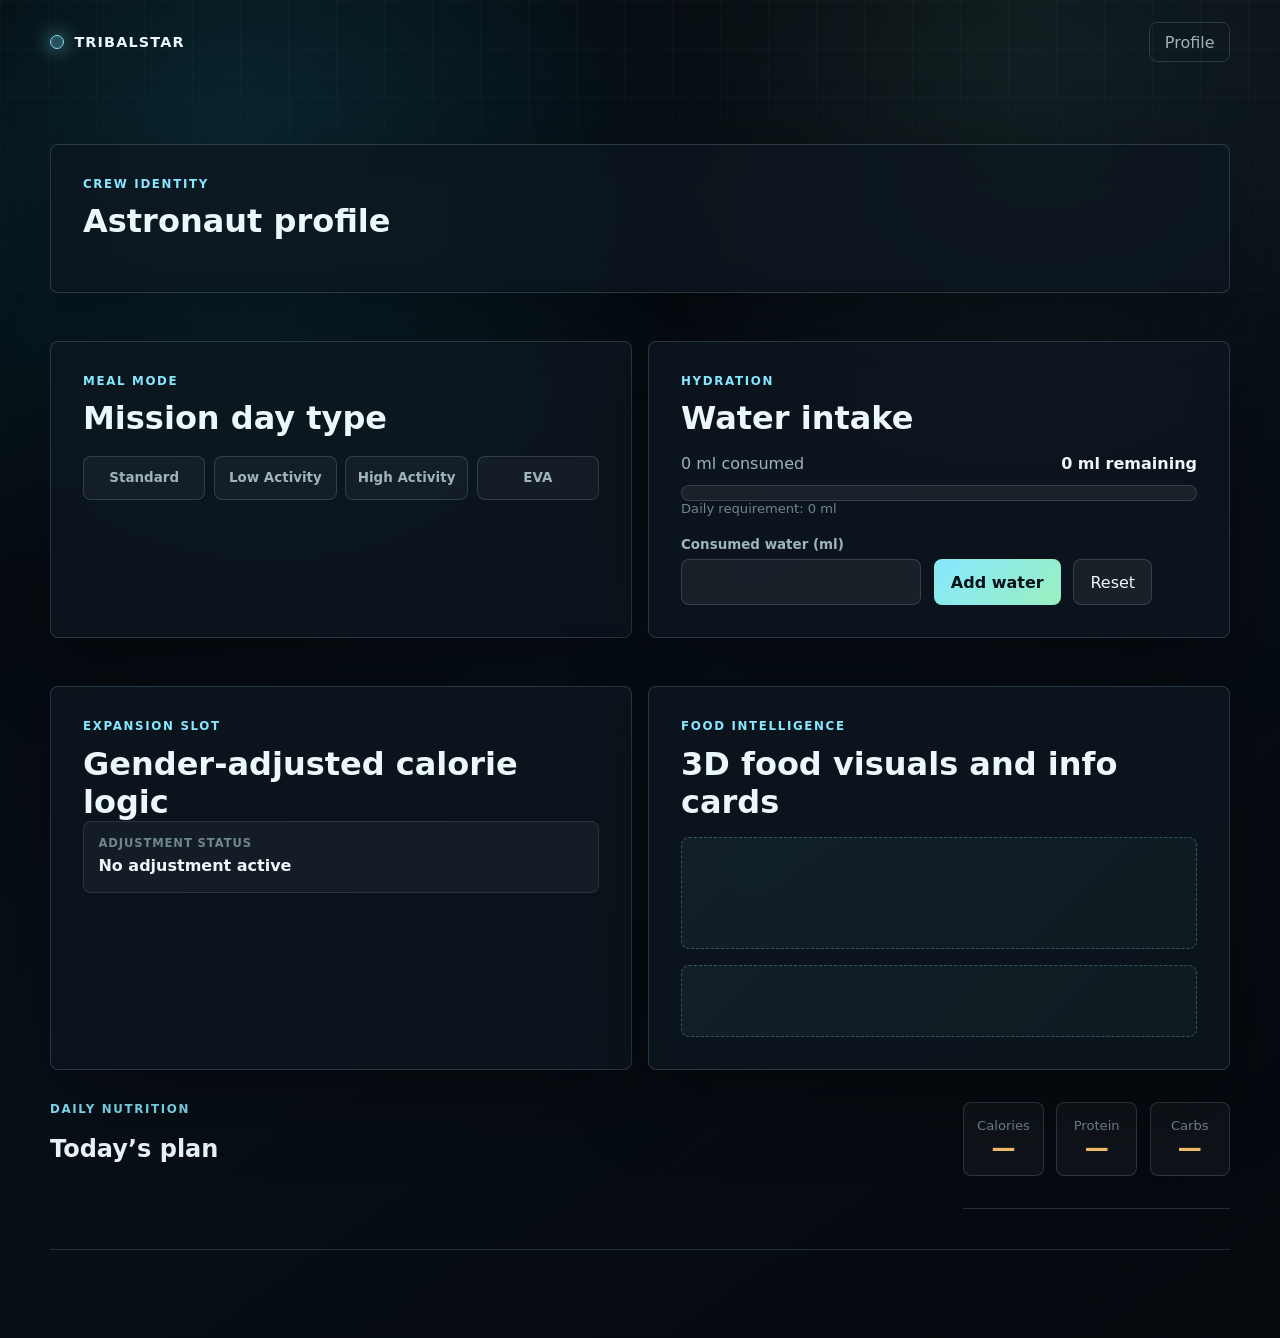
==== food.html @ 1690e626 "Rename food (1).html to food.html" ====
<!doctype html>
<html lang="en">
<head>
  <meta charset="utf-8">
  <meta name="viewport" content="width=device-width, initial-scale=1">
  <title>Meal Dashboard | TribalStar Mycelium Symbiosis</title>
  <meta name="description" content="Astronaut meal, hydration, and nutrition dashboard for TribalStar Mycelium Symbiosis.">
  <link rel="stylesheet" href="styles.css">
  <script src="script.js" defer></script>
</head>
<body data-page="dashboard">
  <a class="skip-link" href="#day-plan">Skip to day plan</a>

  <header class="site-header">
    <a class="brand-mark" href="index.html" aria-label="TribalStar Mycelium Symbiosis home">
      <span class="brand-symbol" aria-hidden="true"></span>
      <span>TribalStar</span>
    </a>
    <nav class="top-nav" aria-label="Primary navigation">
      <a href="index.html">Profile</a>
    </nav>
  </header>

  <main class="dashboard-shell">
    <section class="panel profile-card" aria-labelledby="profile-card-title">
      <div class="section-heading">
        <p class="eyebrow">Crew identity</p>
        <h1 id="profile-card-title">Astronaut profile</h1>
      </div>
      <div class="profile-summary" id="profile-summary"></div>
    </section>

    <section class="panel control-panel" aria-labelledby="mode-title">
      <div class="section-heading">
        <p class="eyebrow">Meal mode</p>
        <h2 id="mode-title">Mission day type</h2>
      </div>

      <fieldset class="mode-selector" id="mode-selector">
        <legend class="sr-only">Select meal mode</legend>
        <label><input type="radio" name="mealMode" value="standard"> <span>Standard</span></label>
        <label><input type="radio" name="mealMode" value="low"> <span>Low Activity</span></label>
        <label><input type="radio" name="mealMode" value="high"> <span>High Activity</span></label>
        <label><input type="radio" name="mealMode" value="eva"> <span>EVA</span></label>
      </fieldset>
    </section>

    <section class="panel hydration-panel" aria-labelledby="hydration-title">
      <div class="section-heading">
        <p class="eyebrow">Hydration</p>
        <h2 id="hydration-title">Water intake</h2>
      </div>

      <div class="hydration-meter" aria-live="polite">
        <div class="meter-stats">
          <span id="hydration-consumed">0 ml consumed</span>
          <strong id="hydration-remaining">0 ml remaining</strong>
        </div>
        <div class="water-bar" role="progressbar" aria-valuemin="0" aria-valuemax="100" aria-valuenow="0" id="water-progress">
          <span class="water-fill" id="water-fill"></span>
        </div>
        <p class="microcopy" id="hydration-target">Daily requirement: 0 ml</p>
      </div>

      <form class="hydration-form" id="hydration-form">
        <label>
          <span>Consumed water (ml)</span>
          <input id="water-input" type="number" min="1" step="50" inputmode="numeric" required>
        </label>
        <button class="button primary" type="submit">Add water</button>
        <button class="button secondary" type="button" id="reset-water">Reset</button>
      </form>
    </section>

    <section class="panel future-panel" aria-labelledby="gender-title">
      <div class="section-heading">
        <p class="eyebrow">Expansion slot</p>
        <h2 id="gender-title">Gender-adjusted calorie logic</h2>
      </div>
      <div class="future-slot" id="gender-calorie-slot">
        <span>Adjustment status</span>
        <strong>No adjustment active</strong>
      </div>
    </section>

    <section class="panel future-panel" aria-labelledby="visual-title">
      <div class="section-heading">
        <p class="eyebrow">Food intelligence</p>
        <h2 id="visual-title">3D food visuals and info cards</h2>
      </div>
      <div class="visual-reserve" data-future-module="food-3d-visuals"></div>
      <div class="info-card-reserve" data-future-module="food-detail-cards"></div>
    </section>

    <!-- Replaced weekly schedule with a single Day Plan view -->
    <section class="schedule-section dayplan-section" id="day-plan" aria-labelledby="dayplan-title">
      <div class="dayplan-header">
        <div>
          <p class="eyebrow">Daily nutrition</p>
          <h2 id="dayplan-title">Today’s plan</h2>
          <p id="day-date" class="microcopy"></p>
        </div>
        <div class="day-summary" aria-hidden="false">
          <div class="day-total">
            <div class="day-total-item"><span class="microcopy">Calories</span><strong id="totals-calories">—</strong></div>
            <div class="day-total-item"><span class="microcopy">Protein</span><strong id="totals-protein">—</strong></div>
            <div class="day-total-item"><span class="microcopy">Carbs</span><strong id="totals-carbs">—</strong></div>
          </div>
          <div class="key-micros" id="key-micros"></div>
        </div>
      </div>

      <div id="day-meals" class="day-meals"></div>
    </section>
  </main>
</body>
</html>
---- styles.css ----
:root {
  color-scheme: dark;
  --bg: #05090d;
  --bg-soft: #0a1118;
  --panel: rgba(13, 23, 31, 0.78);
  --panel-strong: rgba(17, 29, 39, 0.92);
  --line: rgba(169, 213, 232, 0.18);
  --line-bright: rgba(145, 232, 255, 0.34);
  --text: #ecf7fb;
  --muted: #9fb3bd;
  --subtle: #6f858f;
  --cyan: #86e7ff;
  --cyan-strong: #28c8ef;
  --green: #9af0be;
  --amber: #f6c06a;
  --danger: #ff8a8a;
  --shadow: 0 24px 80px rgba(0, 0, 0, 0.38);
  --radius: 8px;
  --font: Inter, ui-sans-serif, system-ui, -apple-system, BlinkMacSystemFont, "Segoe UI", sans-serif;
}

* {
  box-sizing: border-box;
}

html {
  scroll-behavior: smooth;
}

body {
  min-height: 100vh;
  margin: 0;
  font-family: var(--font);
  color: var(--text);
  background:
    radial-gradient(circle at 18% 12%, rgba(40, 200, 239, 0.16), transparent 30%),
    radial-gradient(circle at 80% 5%, rgba(154, 240, 190, 0.08), transparent 26%),
    linear-gradient(145deg, #030609 0%, #081018 48%, #05080d 100%);
}

body::before {
  position: fixed;
  inset: 0;
  z-index: -1;
  content: "";
  background-image:
    linear-gradient(rgba(255, 255, 255, 0.035) 1px, transparent 1px),
    linear-gradient(90deg, rgba(255, 255, 255, 0.035) 1px, transparent 1px);
  background-size: 48px 48px;
  mask-image: linear-gradient(to bottom, rgba(0, 0, 0, 0.7), transparent 82%);
}

a {
  color: inherit;
  text-decoration: none;
}

button,
input,
select {
  font: inherit;
}

.skip-link {
  position: absolute;
  left: 1rem;
  top: -4rem;
  z-index: 10;
  padding: 0.7rem 1rem;
  color: #021017;
  background: var(--cyan);
  border-radius: var(--radius);
  transition: top 180ms ease;
}

.skip-link:focus {
  top: 1rem;
}

.site-header {
  display: flex;
  align-items: center;
  justify-content: space-between;
  width: min(1180px, calc(100% - 32px));
  margin: 0 auto;
  padding: 22px 0;
}

.brand-mark,
.top-nav {
  display: flex;
  align-items: center;
  gap: 0.65rem;
}

.brand-mark {
  color: var(--text);
  font-size: 0.9rem;
  font-weight: 700;
  letter-spacing: 0.08em;
  text-transform: uppercase;
}

.brand-symbol {
  width: 14px;
  height: 14px;
  border: 1px solid var(--cyan);
  border-radius: 50%;
  box-shadow: 0 0 20px rgba(134, 231, 255, 0.75), inset 0 0 12px rgba(134, 231, 255, 0.45);
}

.top-nav a {
  min-height: 38px;
  padding: 0.6rem 0.9rem;
  color: var(--muted);
  border: 1px solid var(--line);
  border-radius: var(--radius);
  transition: border-color 180ms ease, color 180ms ease, background 180ms ease;
}

.top-nav a:hover,
.top-nav a:focus-visible {
  color: var(--text);
  background: rgba(134, 231, 255, 0.08);
  border-color: var(--line-bright);
}

.landing-shell,
.dashboard-shell {
  width: min(1180px, calc(100% - 32px));
  margin: 0 auto;
}

.landing-shell {
  padding: 34px 0 64px;
}

.hero-grid {
  display: grid;
  grid-template-columns: minmax(0, 1.4fr) minmax(280px, 0.6fr);
  gap: 28px;
  align-items: end;
  min-height: 42vh;
  padding: clamp(2rem, 6vw, 5rem) 0 2rem;
}

.hero-copy h1 {
  max-width: 820px;
  margin: 0;
  font-size: clamp(2.8rem, 8vw, 6.7rem);
  line-height: 0.95;
  letter-spacing: 0;
}

.hero-lede {
  max-width: 680px;
  margin: 1.3rem 0 0;
  color: var(--muted);
  font-size: clamp(1rem, 2vw, 1.25rem);
  line-height: 1.7;
}

.eyebrow {
  margin: 0 0 0.7rem;
  color: var(--cyan);
  font-size: 0.74rem;
  font-weight: 700;
  letter-spacing: 0.14em;
  text-transform: uppercase;
}

.mission-status,
.panel {
  border: 1px solid var(--line);
  border-radius: var(--radius);
  background: var(--panel);
  box-shadow: var(--shadow);
  backdrop-filter: blur(18px);
}

.mission-status {
  display: flex;
  gap: 1rem;
  align-items: center;
  padding: 1.2rem;
}

.status-light {
  flex: 0 0 auto;
  width: 12px;
  height: 12px;
  border-radius: 50%;
  background: var(--green);
  box-shadow: 0 0 22px rgba(154, 240, 190, 0.72);
}

.status-label,
.status-value,
.microcopy {
  margin: 0;
}

.status-label,
.microcopy {
  color: var(--subtle);
  font-size: 0.82rem;
}

.status-value {
  margin-top: 0.2rem;
  color: var(--text);
  font-weight: 700;
}

.panel {
  padding: clamp(1.2rem, 3vw, 2rem);
  margin-top: 2rem;
}

.section-heading h1,
.section-heading h2,
.schedule-heading h2 {
  margin: 0;
  font-size: clamp(1.45rem, 3vw, 2rem);
  letter-spacing: 0;
}

.profile-form {
  margin-top: 1.5rem;
}

.form-grid {
  display: grid;
  grid-template-columns: repeat(2, minmax(0, 1fr));
  gap: 1rem;
}

.form-section {
  margin-bottom: 2rem;
  border: none;
  padding: 0;
}

.form-section legend {
  font-size: 0.9rem;
  font-weight: 700;
  color: var(--cyan);
  margin-bottom: 1rem;
  text-transform: uppercase;
  letter-spacing: 0.08em;
}

label {
  display: grid;
  gap: 0.45rem;
  color: var(--muted);
  font-size: 0.84rem;
  font-weight: 700;
}

label.full-width {
  grid-column: 1 / -1;
}

label.checkbox-label {
  display: flex;
  align-items: center;
  gap: 0.6rem;
  font-size: 0.9rem;
  cursor: pointer;
}

label.checkbox-label input {
  width: auto;
  min-height: 0;
  cursor: pointer;
}

.checkbox-grid {
  display: grid;
  grid-template-columns: repeat(auto-fit, minmax(150px, 1fr));
  gap: 1rem;
  margin-bottom: 1.5rem;
}

input,
select {
  min-height: 46px;
  width: 100%;
  color: var(--text);
  background: rgba(255, 255, 255, 0.055);
  border: 1px solid var(--line);
  border-radius: var(--radius);
  outline: none;
  padding: 0.75rem 0.85rem;
  transition: border-color 180ms ease, box-shadow 180ms ease, background 180ms ease;
}

select {
  color: var(--text);
}

option {
  color: #061017;
}

input:focus,
select:focus {
  background: rgba(255, 255, 255, 0.075);
  border-color: var(--cyan);
  box-shadow: 0 0 0 3px rgba(134, 231, 255, 0.12);
}

::placeholder {
  color: rgba(159, 179, 189, 0.6);
}

.form-actions,
.hydration-form,
.results-actions {
  display: flex;
  flex-wrap: wrap;
  gap: 0.8rem;
  align-items: end;
  margin-top: 1.3rem;
}

.results-actions {
  margin-top: 2rem;
  padding-top: 2rem;
  border-top: 1px solid var(--line);
}

.button {
  display: inline-flex;
  align-items: center;
  justify-content: center;
  min-height: 46px;
  padding: 0.78rem 1rem;
  color: var(--text);
  border: 1px solid transparent;
  border-radius: var(--radius);
  cursor: pointer;
  transition: transform 180ms ease, border-color 180ms ease, background 180ms ease;
}

.button:hover,
.button:focus-visible {
  transform: translateY(-1px);
}

.button.primary {
  color: #021017;
  background: linear-gradient(135deg, var(--cyan), var(--green));
  font-weight: 800;
}

.button.secondary {
  color: var(--text);
  background: rgba(255, 255, 255, 0.055);
  border-color: var(--line);
}

.button.secondary:hover,
.button.secondary:focus-visible {
  border-color: var(--line-bright);
}

.saved-state {
  margin: 1rem 0 0;
  color: var(--green);
  font-weight: 700;
}

/* Calculator Styles */
.calculator-panel {
  margin-top: 2rem;
}

.results-panel {
  margin-top: 2rem;
}

.astronaut-summary {
  margin-bottom: 2rem;
}

.summary-grid {
  display: grid;
  grid-template-columns: repeat(auto-fit, minmax(150px, 1fr));
  gap: 1rem;
}

.summary-item {
  padding: 1rem;
  border: 1px solid var(--line);
  border-radius: var(--radius);
  background: rgba(255, 255, 255, 0.04);
}

.summary-item span {
  display: block;
  font-size: 0.72rem;
  font-weight: 700;
  color: var(--subtle);
  text-transform: uppercase;
  letter-spacing: 0.08em;
  margin-bottom: 0.4rem;
}

.summary-item strong {
  display: block;
  font-size: 1rem;
  color: var(--text);
}

.requirements-grid {
  display: grid;
  grid-template-columns: repeat(auto-fit, minmax(200px, 1fr));
  gap: 1.2rem;
  margin: 2rem 0;
}

.requirement-card {
  padding: 1.5rem;
  border: 1px solid var(--line);
  border-radius: var(--radius);
  background: rgba(255, 255, 255, 0.04);
  text-align: center;
  transition: border-color 180ms ease, background 180ms ease;
}

.requirement-card:hover {
  border-color: var(--line-bright);
  background: rgba(255, 255, 255, 0.06);
}

.requirement-card.energy-card {
  border-color: var(--amber);
  background: rgba(246, 192, 106, 0.08);
}

.requirement-card.water-card {
  border-color: var(--cyan);
  background: rgba(134, 231, 255, 0.08);
}

.requirement-card.fiber-card {
  border-color: var(--green);
  background: rgba(154, 240, 190, 0.08);
}

.requirement-card h3 {
  margin: 0 0 0.8rem;
  font-size: 0.9rem;
  text-transform: uppercase;
  letter-spacing: 0.08em;
  color: var(--cyan);
}

.requirement-value {
  font-size: 2.2rem;
  font-weight: 800;
  color: var(--text);
  margin: 0.5rem 0;
}

.requirement-label {
  margin: 0.4rem 0 0;
  font-size: 0.75rem;
  color: var(--subtle);
  text-transform: uppercase;
}

.requirement-mini {
  margin: 0.5rem 0 0;
  font-size: 0.75rem;
  color: var(--muted);
}

.calculation-note {
  margin-top: 0.8rem;
  padding-top: 0.8rem;
  border-top: 1px solid rgba(169, 213, 232, 0.2);
}

.calculation-note small {
  font-size: 0.7rem;
  color: var(--subtle);
  line-height: 1.4;
}

.macro-breakdown {
  margin: 2rem 0;
  padding: 1.5rem;
  border: 1px solid var(--line);
  border-radius: var(--radius);
  background: rgba(255, 255, 255, 0.04);
}

.macro-breakdown h3 {
  margin: 0 0 1.2rem;
  font-size: 1.1rem;
  font-weight: 700;
}

.macro-bars {
  display: grid;
  gap: 1.2rem;
}

.macro-bar-item {
  display: grid;
  grid-template-columns: 80px 1fr 60px;
  gap: 1rem;
  align-items: center;
}

.bar-label {
  font-size: 0.85rem;
  font-weight: 700;
  color: var(--muted);
}

.bar-container {
  height: 24px;
  border-radius: 999px;
  background: rgba(255, 255, 255, 0.06);
  overflow: hidden;
  border: 1px solid var(--line);
}

.bar-fill {
  height: 100%;
  transition: width 400ms ease;
}

.protein-bar {
  background: linear-gradient(90deg, #ff8a8a, #ff6b6b);
}

.carbs-bar {
  background: linear-gradient(90deg, #86e7ff, #28c8ef);
}

.fat-bar {
  background: linear-gradient(90deg, #f6c06a, #e6a944);
}

.bar-value {
  text-align: right;
  font-size: 0.8rem;
  font-weight: 700;
  color: var(--text);
}

.micronutrient-section {
  margin: 2rem 0;
}

.micronutrient-section h3 {
  margin: 0 0 1rem;
  font-size: 1.1rem;
  font-weight: 700;
}

.micronutrient-grid {
  display: grid;
  grid-template-columns: repeat(auto-fit, minmax(160px, 1fr));
  gap: 1rem;
}

.micronutrient-item {
  padding: 1rem;
  border: 1px solid var(--line);
  border-radius: var(--radius);
  background: rgba(255, 255, 255, 0.03);
}

.micro-label {
  display: block;
  font-size: 0.75rem;
  color: var(--subtle);
  text-transform: uppercase;
  letter-spacing: 0.08em;
  margin-bottom: 0.4rem;
}

.micro-value {
  display: block;
  font-size: 1.3rem;
  font-weight: 700;
  color: var(--text);
}

.alert {
  padding: 1rem 1.2rem;
  margin: 1rem 0;
  border-radius: var(--radius);
  border-left: 4px solid;
}

.alert-success {
  background: rgba(154, 240, 190, 0.1);
  border-left-color: var(--green);
  color: var(--green);
}

.alert-warning {
  background: rgba(246, 192, 106, 0.1);
  border-left-color: var(--amber);
  color: var(--amber);
}

.alert-critical {
  background: rgba(255, 138, 138, 0.1);
  border-left-color: var(--danger);
  color: var(--danger);
}

.alert-info {
  background: rgba(134, 231, 255, 0.1);
  border-left-color: var(--cyan);
  color: var(--cyan);
}

.dashboard-shell {
  display: grid;
  grid-template-columns: repeat(12, minmax(0, 1fr));
  gap: 1rem;
  padding: 28px 0 64px;
}

.profile-card {
  grid-column: span 12;
}

.control-panel,
.hydration-panel,
.future-panel {
  grid-column: span 6;
}

.profile-summary {
  display: grid;
  grid-template-columns: repeat(4, minmax(0, 1fr));
  gap: 0.8rem;
  margin-top: 1.2rem;
}

.profile-fact,
.future-slot {
  min-height: 72px;
  padding: 0.9rem;
  border: 1px solid rgba(169, 213, 232, 0.13);
  border-radius: var(--radius);
  background: rgba(255, 255, 255, 0.04);
}

.profile-fact span,
.future-slot span {
  display: block;
  color: var(--subtle);
  font-size: 0.72rem;
  font-weight: 700;
  letter-spacing: 0.08em;
  text-transform: uppercase;
}

.profile-fact strong,
.future-slot strong {
  display: block;
  margin-top: 0.35rem;
  overflow-wrap: anywhere;
  font-size: 1rem;
}

.mode-selector {
  display: grid;
  grid-template-columns: repeat(4, minmax(0, 1fr));
  gap: 0.55rem;
  margin: 1.2rem 0 0;
  padding: 0;
  border: 0;
}

.mode-selector label {
  position: relative;
  display: block;
  min-width: 0;
}

.mode-selector input {
  position: absolute;
  opacity: 0;
  pointer-events: none;
}

.mode-selector span {
  display: flex;
  align-items: center;
  justify-content: center;
  min-height: 44px;
  padding: 0.7rem 0.55rem;
  color: var(--muted);
  border: 1px solid var(--line);
  border-radius: var(--radius);
  background: rgba(255, 255, 255, 0.04);
  text-align: center;
  transition: color 180ms ease, border-color 180ms ease, background 180ms ease, box-shadow 180ms ease;
}

.mode-selector input:checked + span {
  color: #031016;
  background: var(--cyan);
  border-color: var(--cyan);
  box-shadow: 0 0 24px rgba(134, 231, 255, 0.24);
}

.meter-stats {
  display: flex;
  justify-content: space-between;
  gap: 1rem;
  margin: 1.1rem 0 0.75rem;
  color: var(--muted);
}

.meter-stats strong {
  color: var(--text);
}

.water-bar {
  position: relative;
  height: 16px;
  overflow: hidden;
  border: 1px solid var(--line);
  border-radius: 999px;
  background: rgba(255, 255, 255, 0.06);
}

.water-fill {
  position: absolute;
  inset: 0 auto 0 0;
  width: 0%;
  border-radius: inherit;
  background: linear-gradient(90deg, var(--cyan-strong), var(--green));
  box-shadow: 0 0 18px rgba(134, 231, 255, 0.32);
  transition: width 420ms ease;
}

.hydration-form {
  align-items: end;
}

.hydration-form label {
  min-width: min(100%, 240px);
}

.visual-reserve,
.info-card-reserve {
  min-height: 112px;
  margin-top: 1rem;
  border: 1px dashed rgba(145, 232, 255, 0.28);
  border-radius: var(--radius);
  background: linear-gradient(135deg, rgba(134, 231, 255, 0.055), rgba(154, 240, 190, 0.035));
}

.info-card-reserve {
  min-height: 72px;
}

.schedule-section {
  grid-column: span 12;
  padding-top: 1rem;
}

.schedule-heading {
  display: flex;
  align-items: end;
  justify-content: space-between;
  gap: 1rem;
  margin-bottom: 1rem;
}

.active-plan-title {
  margin: 0;
  color: var(--amber);
  font-weight: 800;
}

.weekly-grid {
  display: grid;
  grid-template-columns: repeat(7, minmax(260px, 1fr));
  gap: 1rem;
  overflow-x: auto;
  padding-bottom: 0.5rem;
}

.day-column {
  min-width: 260px;
  padding-top: 0.85rem;
  border-top: 1px solid var(--line-bright);
}

.day-heading {
  display: flex;
  align-items: center;
  justify-content: space-between;
  gap: 0.7rem;
  margin-bottom: 0.75rem;
}

.day-heading h3 {
  margin: 0;
  font-size: 1.02rem;
}

.total-pill {
  color: #031016;
  background: var(--amber);
  border-radius: 999px;
  padding: 0.28rem 0.55rem;
  font-size: 0.74rem;
  font-weight: 900;
  white-space: nowrap;
}

.total-row {
  display: grid;
  grid-template-columns: repeat(3, 1fr);
  gap: 0.35rem;
  margin-bottom: 0.75rem;
  color: var(--muted);
  font-size: 0.76rem;
}

.meal-block {
  margin-bottom: 0.65rem;
  padding: 0.85rem;
  border: 1px solid var(--line);
  border-radius: var(--radius);
  background: rgba(10, 17, 24, 0.82);
  transition: border-color 180ms ease, transform 180ms ease, background 180ms ease;
}

.meal-block:hover {
  transform: translateY(-1px);
  border-color: var(--line-bright);
  background: rgba(15, 27, 37, 0.92);
}

.meal-type {
  margin: 0 0 0.3rem;
  color: var(--cyan);
  font-size: 0.72rem;
  font-weight: 800;
  letter-spacing: 0.08em;
  text-transform: uppercase;
}

.meal-name {
  margin: 0 0 0.75rem;
  line-height: 1.35;
  font-weight: 800;
}

.macro-grid {
  display: grid;
  grid-template-columns: repeat(2, minmax(0, 1fr));
  gap: 0.35rem;
}

.macro {
  min-height: 44px;
  padding: 0.45rem;
  border-radius: var(--radius);
  background: rgba(255, 255, 255, 0.045);
}

.macro span {
  display: block;
  color: var(--subtle);
  font-size: 0.68rem;
  font-weight: 800;
  text-transform: uppercase;
}

.macro strong {
  display: block;
  margin-top: 0.12rem;
  font-size: 0.9rem;
}

/* Micronutrient Display Styles */
.micronutrient-badges {
  display: grid;
  grid-template-columns: repeat(auto-fit, minmax(110px, 1fr));
  gap: 0.5rem;
  margin-top: 0.65rem;
  padding-top: 0.65rem;
  border-top: 1px solid rgba(169, 213, 232, 0.15);
}

.micro-badge {
  display: flex;
  align-items: center;
  gap: 0.35rem;
  padding: 0.4rem 0.6rem;
  border-radius: 999px;
  background: rgba(255, 255, 255, 0.06);
  border: 1px solid rgba(169, 213, 232, 0.22);
  font-size: 0.7rem;
  font-weight: 700;
  transition: background 180ms ease, border-color 180ms ease;
}

.micro-badge:hover {
  background: rgba(255, 255, 255, 0.09);
  border-color: rgba(169, 213, 232, 0.38);
}

.micro-badge-icon {
  display: inline-block;
  font-size: 0.85rem;
}

.micro-badge-value {
  display: block;
  color: var(--text);
  font-weight: 800;
}

.micro-badge-unit {
  display: block;
  color: var(--subtle);
  font-size: 0.65rem;
  font-weight: 600;
}

/* Daily micronutrient summary */
.daily-micronutrient-summary {
  grid-column: span 12;
  margin-bottom: 2rem;
}

.micronutrient-overview {
  display: grid;
  grid-template-columns: repeat(auto-fit, minmax(180px, 1fr));
  gap: 1rem;
}

.micronutrient-card {
  padding: 1rem;
  border: 1px solid var(--line);
  border-radius: var(--radius);
  background: rgba(255, 255, 255, 0.04);
  transition: border-color 180ms ease, background 180ms ease;
}

.micronutrient-card:hover {
  border-color: var(--line-bright);
  background: rgba(255, 255, 255, 0.06);
}

.micronutrient-card.adequate {
  border-color: var(--green);
  background: rgba(154, 240, 190, 0.08);
}

.micronutrient-card.borderline {
  border-color: var(--amber);
  background: rgba(246, 192, 106, 0.08);
}

.micronutrient-card.deficient {
  border-color: var(--danger);
  background: rgba(255, 138, 138, 0.08);
}

.micronutrient-card.excess {
  border-color: var(--cyan);
  background: rgba(134, 231, 255, 0.08);
}

.micronutrient-card-header {
  display: flex;
  align-items: center;
  gap: 0.6rem;
  margin-bottom: 0.8rem;
}

.micronutrient-card-icon {
  font-size: 1.8rem;
}

.micronutrient-card-label {
  flex: 1;
  font-size: 0.82rem;
  font-weight: 700;
  text-transform: uppercase;
  letter-spacing: 0.08em;
  color: var(--muted);
}

.micronutrient-card-status {
  font-size: 1.2rem;
  font-weight: 800;
}

.micronutrient-card-value {
  display: block;
  font-size: 1.8rem;
  font-weight: 800;
  color: var(--text);
  margin: 0.4rem 0;
}

.micronutrient-card-target {
  display: block;
  font-size: 0.72rem;
  color: var(--subtle);
  margin-top: 0.6rem;
  padding-top: 0.6rem;
  border-top: 1px solid rgba(169, 213, 232, 0.2);
}

.micronutrient-progress {
  height: 6px;
  background: rgba(255, 255, 255, 0.1);
  border-radius: 999px;
  margin-top: 0.6rem;
  overflow: hidden;
}

.micronutrient-progress-fill {
  height: 100%;
  background: linear-gradient(90deg, var(--cyan-strong), var(--green));
  border-radius: inherit;
  transition: width 400ms ease;
}

.micronutrient-progress.deficient .micronutrient-progress-fill {
  background: linear-gradient(90deg, #ff8a8a, #ff6b6b);
}

.micronutrient-progress.borderline .micronutrient-progress-fill {
  background: linear-gradient(90deg, #f6c06a, #e6a944);
}

.micronutrient-progress.excess .micronutrient-progress-fill {
  background: linear-gradient(90deg, #86e7ff, #28c8ef);
}

/* Meal block micronutrient display */
.meal-block .micronutrient-badges {
  margin-top: 0.5rem;
}

.meal-block .micro-badge {
  padding: 0.35rem 0.5rem;
  font-size: 0.65rem;
}

/* Key micronutrients in header */
.key-micros {
  display: grid;
  grid-template-columns: repeat(auto-fit, minmax(100px, 1fr));
  gap: 0.6rem;
  margin-top: 1rem;
  padding-top: 1rem;
  border-top: 1px solid var(--line);
}

.key-micro-item {
  text-align: center;
  padding: 0.6rem;
  border-radius: var(--radius);
  background: rgba(255, 255, 255, 0.04);
  border: 1px solid rgba(169, 213, 232, 0.15);
}

.key-micro-icon {
  display: block;
  font-size: 1.6rem;
  margin-bottom: 0.3rem;
}

.key-micro-value {
  display: block;
  font-size: 1.1rem;
  font-weight: 800;
  color: var(--text);
  margin-bottom: 0.2rem;
}

.key-micro-label {
  display: block;
  font-size: 0.65rem;
  color: var(--subtle);
  text-transform: uppercase;
  letter-spacing: 0.07em;
}

/* Day plan header improvements */
.dayplan-header {
  display: grid;
  grid-template-columns: 1fr auto;
  gap: 2rem;
  align-items: start;
  margin-bottom: 1.5rem;
  padding-bottom: 1.5rem;
  border-bottom: 1px solid var(--line);
}

.day-summary {
  display: grid;
  gap: 1rem;
}

.day-total {
  display: grid;
  grid-template-columns: repeat(3, 1fr);
  gap: 0.8rem;
}

.day-total-item {
  padding: 0.8rem;
  border: 1px solid var(--line);
  border-radius: var(--radius);
  background: rgba(255, 255, 255, 0.04);
  text-align: center;
}

.day-total-item .microcopy {
  margin-bottom: 0.4rem;
}

.day-total-item strong {
  display: block;
  font-size: 1.5rem;
  font-weight: 800;
  color: var(--amber);
}

/* Day meals layout */
.day-meals {
  display: grid;
  grid-template-columns: repeat(auto-fit, minmax(300px, 1fr));
  gap: 1rem;
}

.day-meal-item {
  padding: 1rem;
  border: 1px solid var(--line);
  border-radius: var(--radius);
  background: rgba(10, 17, 24, 0.82);
  transition: border-color 180ms ease, transform 180ms ease, background 180ms ease;
}

.day-meal-item:hover {
  transform: translateY(-2px);
  border-color: var(--line-bright);
  background: rgba(15, 27, 37, 0.92);
}

/* Micronutrient status banner */
.micronutrient-status-banner {
  display: grid;
  grid-template-columns: repeat(auto-fit, minmax(140px, 1fr));
  gap: 0.8rem;
  padding: 1rem;
  margin: 1.5rem 0;
  border-radius: var(--radius);
  background: rgba(255, 255, 255, 0.02);
  border: 1px dashed var(--line);
}

.status-indicator {
  display: flex;
  align-items: center;
  gap: 0.6rem;
  padding: 0.6rem;
  border-radius: 6px;
  background: rgba(255, 255, 255, 0.04);
}

.status-emoji {
  font-size: 1.4rem;
}

.status-text {
  font-size: 0.75rem;
  font-weight: 700;
  text-transform: uppercase;
  letter-spacing: 0.07em;
}

.status-text strong {
  display: block;
  color: var(--text);
  font-size: 1rem;
  margin-top: 0.2rem;
}

.sr-only {
  position: absolute;
  width: 1px;
  height: 1px;
  overflow: hidden;
  clip: rect(0, 0, 0, 0);
  white-space: nowrap;
}

@media (max-width: 920px) {
  .hero-grid,
  .form-grid,
  .summary-grid,
  .requirements-grid {
    grid-template-columns: 1fr;
  }

  .control-panel,
  .hydration-panel,
  .future-panel {
    grid-column: span 12;
  }

  .profile-summary {
    grid-template-columns: repeat(2, minmax(0, 1fr));
  }

  .mode-selector {
    grid-template-columns: repeat(2, minmax(0, 1fr));
  }

  .dayplan-header {
    grid-template-columns: 1fr;
    gap: 1rem;
  }

  .day-summary {
    order: -1;
  }

  .micronutrient-overview,
  .micronutrient-status-banner {
    grid-template-columns: repeat(2, 1fr);
  }
}

@media (max-width: 640px) {
  .site-header,
  .landing-shell,
  .dashboard-shell {
    width: min(100% - 24px, 1180px);
  }

  .site-header {
    padding: 16px 0;
  }

  .hero-grid {
    min-height: auto;
    padding-top: 2rem;
  }

  .panel {
    padding: 1rem;
  }

  .profile-summary,
  .mode-selector,
  .total-row,
  .summary-grid,
  .requirements-grid,
  .micronutrient-grid {
    grid-template-columns: 1fr;
  }

  .schedule-heading,
  .meter-stats {
    align-items: flex-start;
    flex-direction: column;
  }

  .weekly-grid {
    grid-template-columns: 1fr;
    overflow: visible;
  }

  .day-column {
    min-width: 0;
  }

  .button {
    width: 100%;
  }
  
  .macro-bar-item {
    grid-template-columns: 1fr;
  }

  .dayplan-header {
    padding-bottom: 1rem;
    margin-bottom: 1rem;
  }

  .day-total {
    grid-template-columns: 1fr;
  }

  .day-meals {
    grid-template-columns: 1fr;
  }

  .micronutrient-overview,
  .micronutrient-status-banner {
    grid-template-columns: 1fr;
  }

  .key-micros {
    grid-template-columns: repeat(3, 1fr);
  }

  .micronutrient-card-value {
    font-size: 1.4rem;
  }

  .micro-badge {
    font-size: 0.6rem;
  }
}

@media (prefers-reduced-motion: reduce) {
  *,
  *::before,
  *::after {
    scroll-behavior: auto !important;
    transition-duration: 0.01ms !important;
    animation-duration: 0.01ms !important;
    animation-iteration-count: 1 !important;
  }
}
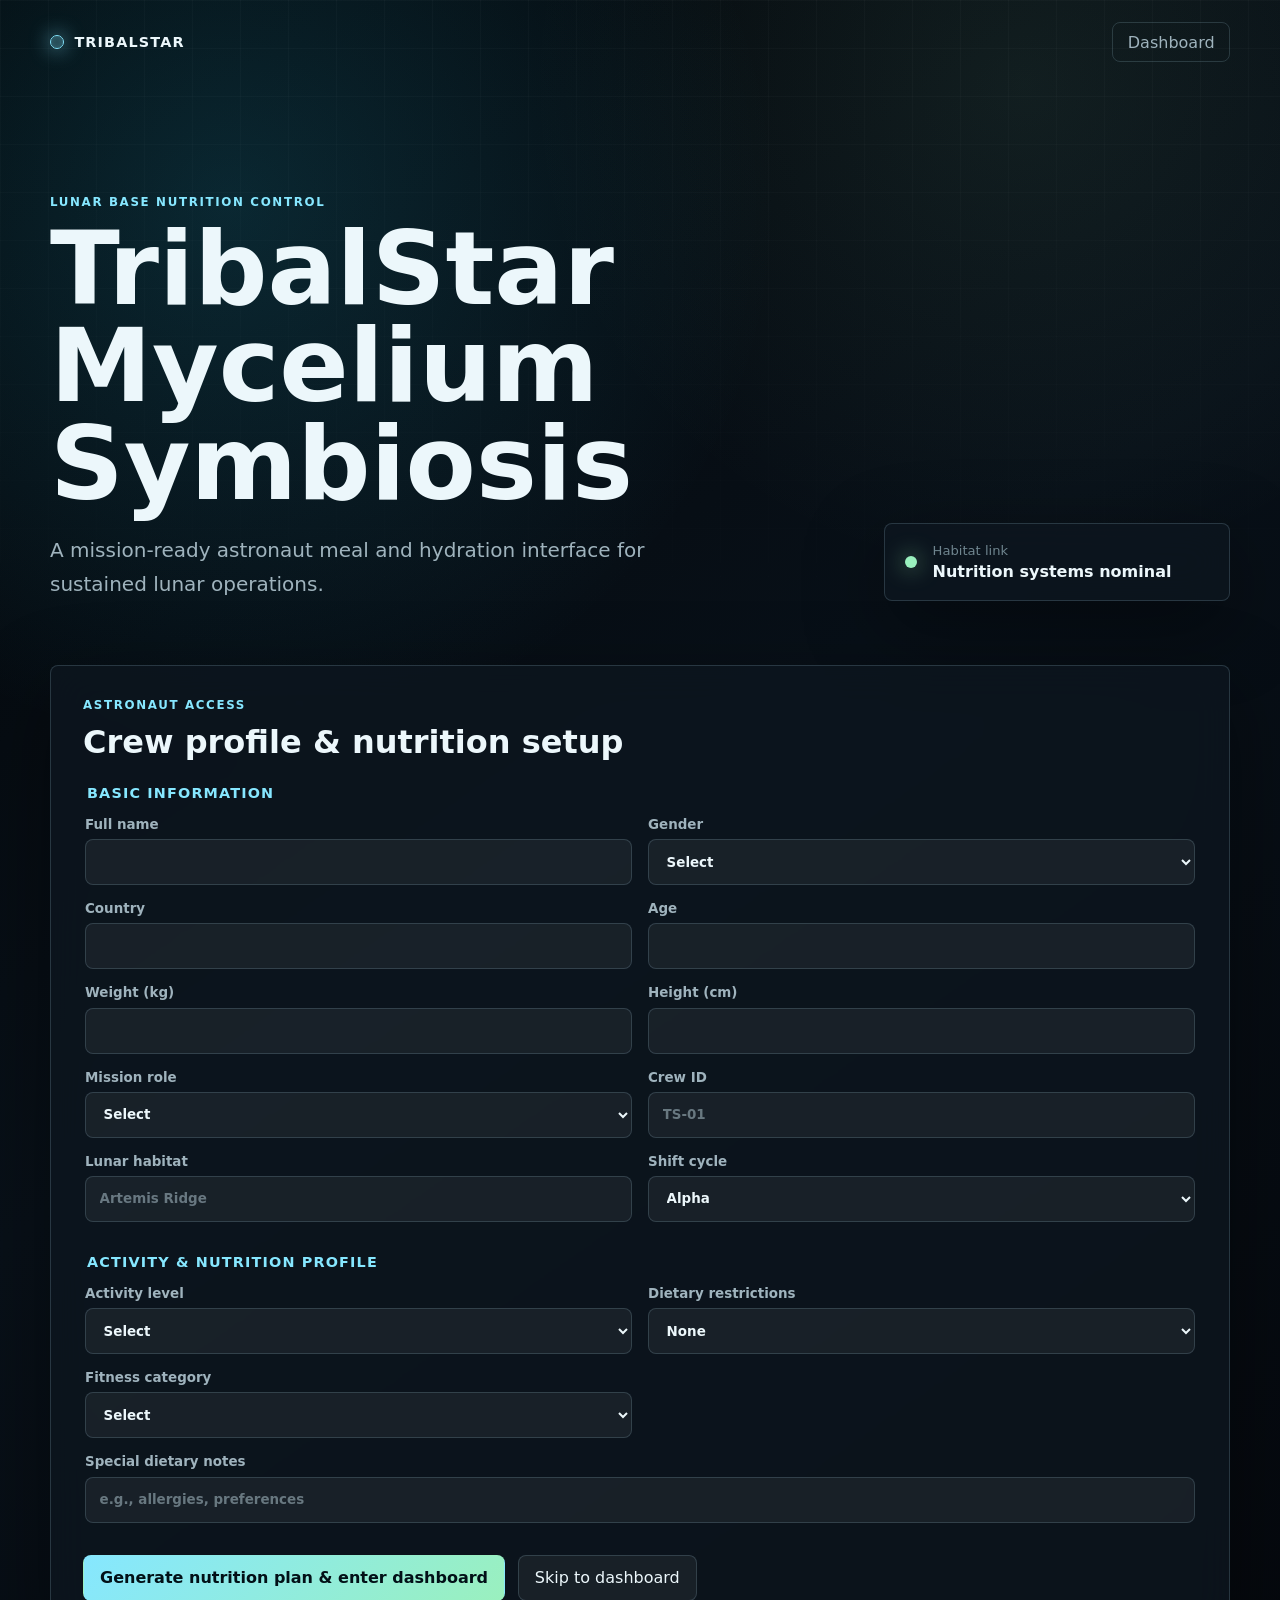
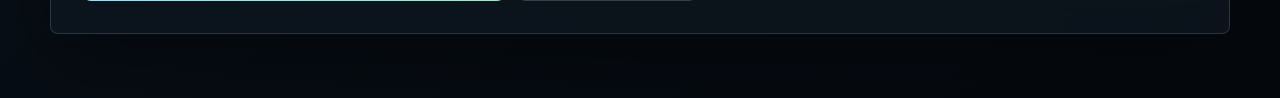
==== commit 758277e4: "Remove expansion slot and food intelligence sections; update water input; add day selection toggle" ====
--- a/food.html
+++ b/food.html
@@ -65,31 +65,21 @@
       <form class="hydration-form" id="hydration-form">
         <label>
           <span>Consumed water (ml)</span>
-          <input id="water-input" type="number" min="1" step="50" inputmode="numeric" required>
+          <input id="water-input" type="number" min="1" inputmode="numeric" required>
         </label>
         <button class="button primary" type="submit">Add water</button>
         <button class="button secondary" type="button" id="reset-water">Reset</button>
       </form>
     </section>
 
-    <section class="panel future-panel" aria-labelledby="gender-title">
+    <!-- Day selector for viewing different meal plans -->
+    <section class="panel day-selector-panel" aria-labelledby="day-selector-title">
       <div class="section-heading">
-        <p class="eyebrow">Expansion slot</p>
-        <h2 id="gender-title">Gender-adjusted calorie logic</h2>
+        <p class="eyebrow">Weekly schedule</p>
+        <h2 id="day-selector-title">View other days</h2>
       </div>
-      <div class="future-slot" id="gender-calorie-slot">
-        <span>Adjustment status</span>
-        <strong>No adjustment active</strong>
-      </div>
-    </section>
 
-    <section class="panel future-panel" aria-labelledby="visual-title">
-      <div class="section-heading">
-        <p class="eyebrow">Food intelligence</p>
-        <h2 id="visual-title">3D food visuals and info cards</h2>
-      </div>
-      <div class="visual-reserve" data-future-module="food-3d-visuals"></div>
-      <div class="info-card-reserve" data-future-module="food-detail-cards"></div>
+      <div class="day-toggle-buttons" id="day-toggle-buttons"></div>
     </section>
 
     <!-- Replaced weekly schedule with a single Day Plan view -->
@@ -97,7 +87,7 @@
       <div class="dayplan-header">
         <div>
           <p class="eyebrow">Daily nutrition</p>
-          <h2 id="dayplan-title">Today’s plan</h2>
+          <h2 id="dayplan-title">Today's plan</h2>
           <p id="day-date" class="microcopy"></p>
         </div>
         <div class="day-summary" aria-hidden="false">
@@ -112,6 +102,14 @@
 
       <div id="day-meals" class="day-meals"></div>
     </section>
+
+    <!-- Modal/drawer for viewing other day details -->
+    <div id="day-detail-modal" class="day-detail-modal" hidden>
+      <div class="modal-content">
+        <button class="modal-close" id="modal-close">&times;</button>
+        <div id="modal-day-content"></div>
+      </div>
+    </div>
   </main>
 </body>
 </html>
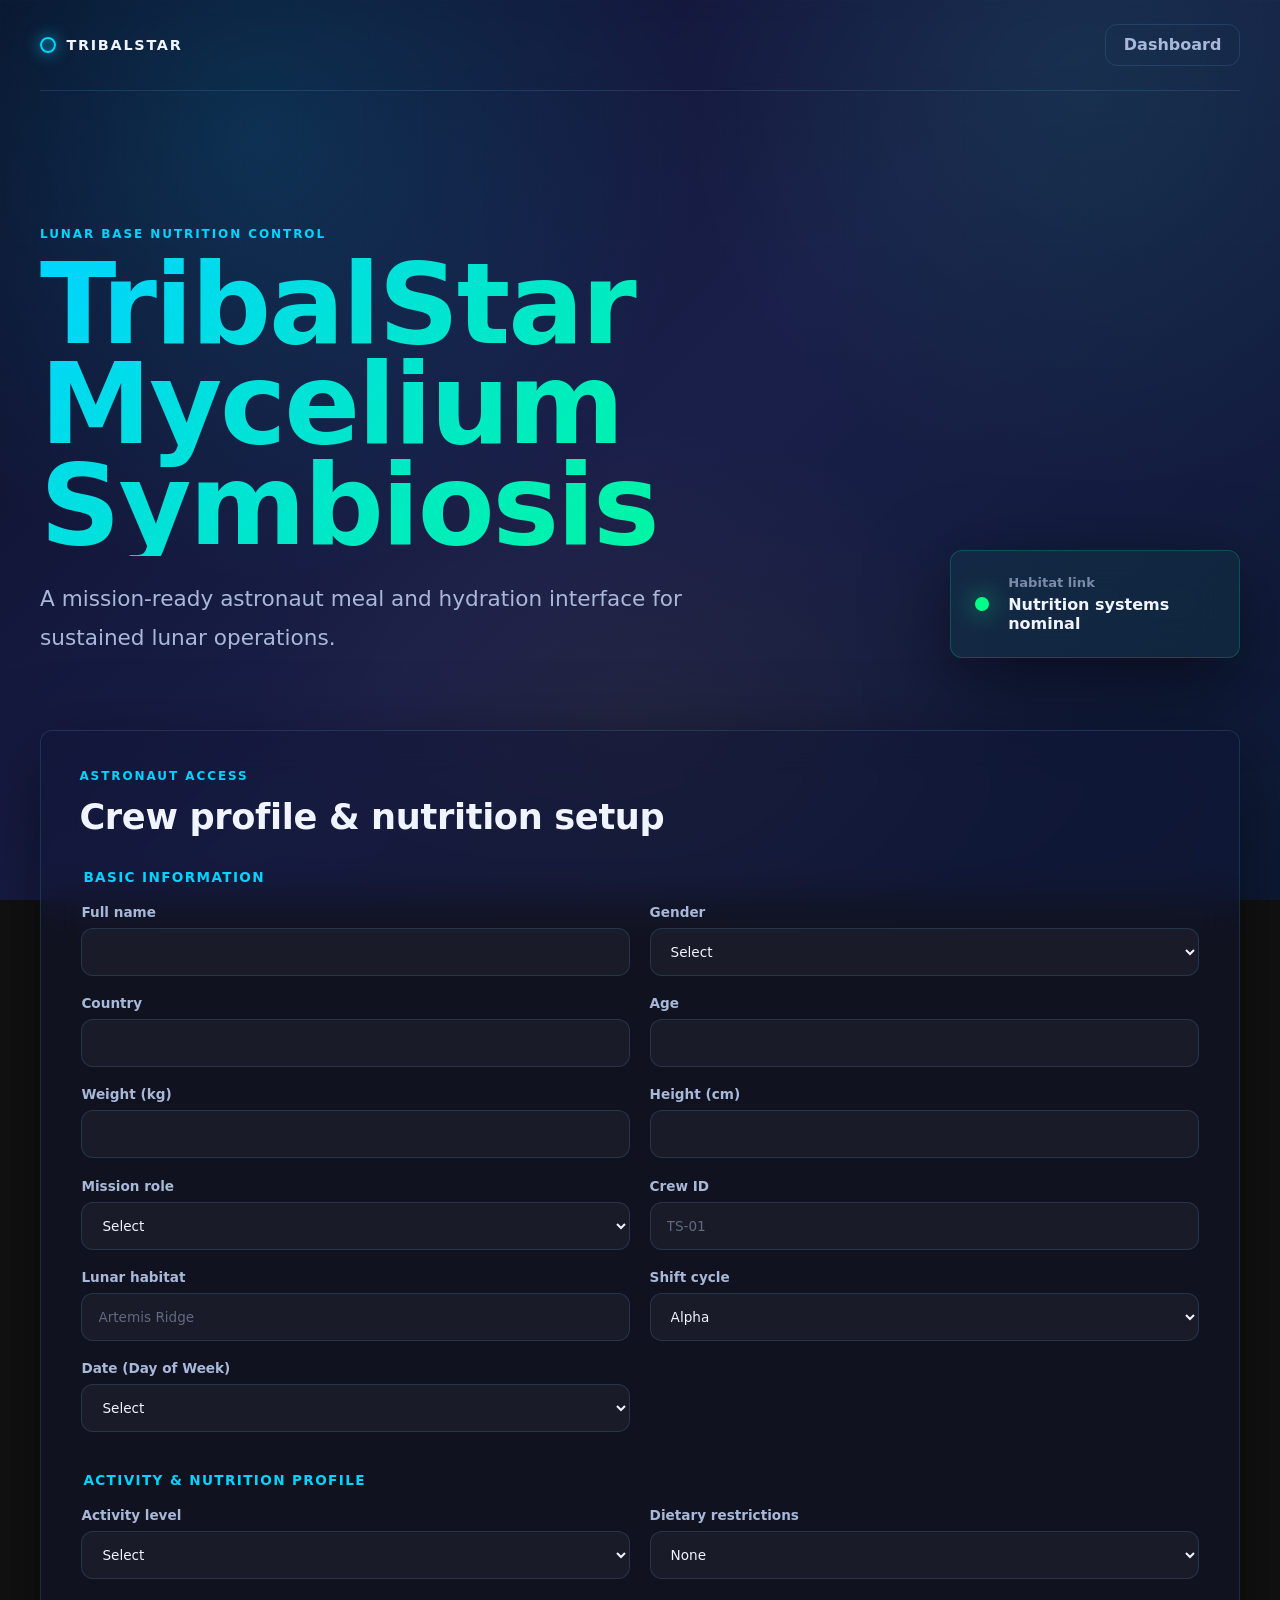
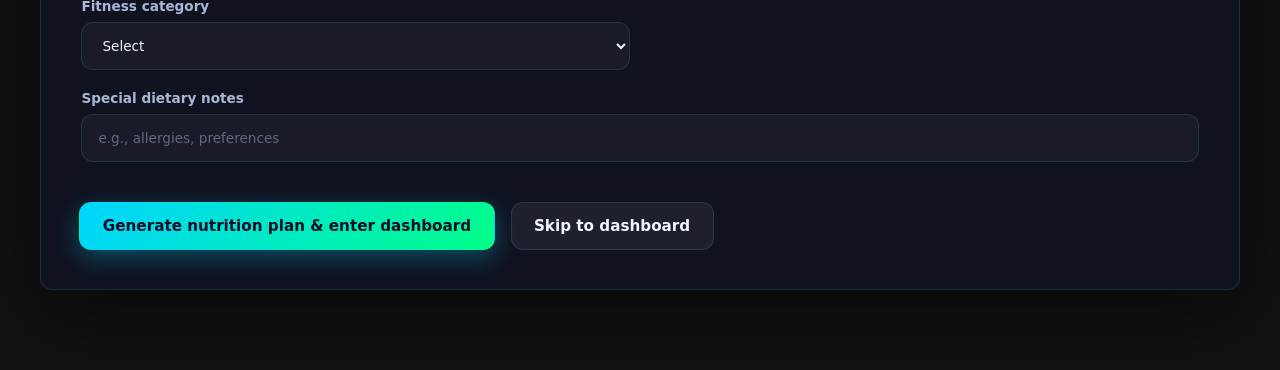
==== commit 866dd58d: "Fix blank dashboard - restructure layout for personalized daily plan" ====
--- a/food.html
+++ b/food.html
@@ -82,7 +82,7 @@
       <div class="day-toggle-buttons" id="day-toggle-buttons"></div>
     </section>
 
-    <!-- Replaced weekly schedule with a single Day Plan view -->
+    <!-- Personalized Daily Plan Section -->
     <section class="schedule-section dayplan-section" id="day-plan" aria-labelledby="dayplan-title">
       <div class="dayplan-header">
         <div>
@@ -103,6 +103,14 @@
       <div id="day-meals" class="day-meals"></div>
     </section>
 
+    <!-- Weekly meal grid (shown when no personalized plan) -->
+    <section class="schedule-section" id="weekly-schedule" aria-labelledby="weekly-title">
+      <div class="schedule-heading">
+        <h2 id="active-plan-title" class="active-plan-title">Standard Meal Plan</h2>
+      </div>
+      <div id="weekly-grid" class="weekly-grid"></div>
+    </section>
+
     <!-- Modal/drawer for viewing other day details -->
     <div id="day-detail-modal" class="day-detail-modal" hidden>
       <div class="modal-content">
--- a/styles.css
+++ b/styles.css
@@ -1,21 +1,21 @@
 :root {
   color-scheme: dark;
-  --bg: #05090d;
-  --bg-soft: #0a1118;
-  --panel: rgba(13, 23, 31, 0.78);
-  --panel-strong: rgba(17, 29, 39, 0.92);
-  --line: rgba(169, 213, 232, 0.18);
-  --line-bright: rgba(145, 232, 255, 0.34);
-  --text: #ecf7fb;
-  --muted: #9fb3bd;
-  --subtle: #6f858f;
-  --cyan: #86e7ff;
-  --cyan-strong: #28c8ef;
-  --green: #9af0be;
-  --amber: #f6c06a;
-  --danger: #ff8a8a;
-  --shadow: 0 24px 80px rgba(0, 0, 0, 0.38);
-  --radius: 8px;
+  --bg: #0a0e27;
+  --bg-soft: #111633;
+  --panel: rgba(17, 22, 51, 0.45);
+  --panel-strong: rgba(20, 27, 60, 0.65);
+  --line: rgba(100, 200, 255, 0.15);
+  --line-bright: rgba(100, 200, 255, 0.35);
+  --text: #f0f4ff;
+  --muted: #a8b8d8;
+  --subtle: #7a8aaa;
+  --cyan: #00d4ff;
+  --cyan-strong: #0099ff;
+  --green: #00ff88;
+  --amber: #ffa500;
+  --danger: #ff3366;
+  --shadow: 0 24px 80px rgba(0, 0, 0, 0.5);
+  --radius: 12px;
   --font: Inter, ui-sans-serif, system-ui, -apple-system, BlinkMacSystemFont, "Segoe UI", sans-serif;
 }
 
@@ -33,9 +33,11 @@
   font-family: var(--font);
   color: var(--text);
   background:
-    radial-gradient(circle at 18% 12%, rgba(40, 200, 239, 0.16), transparent 30%),
-    radial-gradient(circle at 80% 5%, rgba(154, 240, 190, 0.08), transparent 26%),
-    linear-gradient(145deg, #030609 0%, #081018 48%, #05080d 100%);
+    radial-gradient(circle at 20% 15%, rgba(0, 212, 255, 0.15), transparent 35%),
+    radial-gradient(circle at 85% 10%, rgba(0, 255, 136, 0.08), transparent 30%),
+    radial-gradient(ellipse 800px 600px at 50% 80%, rgba(255, 165, 0, 0.05), transparent 50%),
+    linear-gradient(135deg, #0a0e27 0%, #1a1f4a 50%, #0d1a35 100%);
+  background-attachment: fixed;
 }
 
 body::before {
@@ -44,10 +46,11 @@
   z-index: -1;
   content: "";
   background-image:
-    linear-gradient(rgba(255, 255, 255, 0.035) 1px, transparent 1px),
-    linear-gradient(90deg, rgba(255, 255, 255, 0.035) 1px, transparent 1px);
-  background-size: 48px 48px;
-  mask-image: linear-gradient(to bottom, rgba(0, 0, 0, 0.7), transparent 82%);
+    linear-gradient(rgba(255, 255, 255, 0.02) 1px, transparent 1px),
+    linear-gradient(90deg, rgba(255, 255, 255, 0.02) 1px, transparent 1px);
+  background-size: 60px 60px;
+  mask-image: linear-gradient(to bottom, rgba(0, 0, 0, 0.5), transparent 80%);
+  pointer-events: none;
 }
 
 a {
@@ -67,10 +70,11 @@
   top: -4rem;
   z-index: 10;
   padding: 0.7rem 1rem;
-  color: #021017;
-  background: var(--cyan);
+  color: #0a0e27;
+  background: linear-gradient(135deg, var(--cyan), var(--green));
   border-radius: var(--radius);
   transition: top 180ms ease;
+  font-weight: 700;
 }
 
 .skip-link:focus {
@@ -81,9 +85,11 @@
   display: flex;
   align-items: center;
   justify-content: space-between;
-  width: min(1180px, calc(100% - 32px));
+  width: min(1200px, calc(100% - 32px));
   margin: 0 auto;
-  padding: 22px 0;
+  padding: 24px 0;
+  border-bottom: 1px solid var(--line);
+  backdrop-filter: blur(10px);
 }
 
 .brand-mark,
@@ -96,102 +102,117 @@
 .brand-mark {
   color: var(--text);
   font-size: 0.9rem;
-  font-weight: 700;
-  letter-spacing: 0.08em;
+  font-weight: 800;
+  letter-spacing: 0.12em;
   text-transform: uppercase;
 }
 
 .brand-symbol {
+  width: 16px;
+  height: 16px;
+  border: 2px solid var(--cyan);
+  border-radius: 50%;
+  box-shadow: 0 0 16px rgba(0, 212, 255, 0.6), inset 0 0 10px rgba(0, 212, 255, 0.3);
+  background: rgba(0, 212, 255, 0.1);
+}
+
+.top-nav a {
+  min-height: 40px;
+  padding: 0.65rem 1.1rem;
+  color: var(--muted);
+  border: 1px solid var(--line);
+  border-radius: var(--radius);
+  transition: all 200ms ease;
+  font-weight: 600;
+}
+
+.top-nav a:hover,
+.top-nav a:focus-visible {
+  color: var(--text);
+  background: rgba(0, 212, 255, 0.1);
+  border-color: var(--cyan);
+  box-shadow: 0 0 20px rgba(0, 212, 255, 0.2);
+}
+
+.landing-shell,
+.dashboard-shell {
+  width: min(1200px, calc(100% - 32px));
+  margin: 0 auto;
+}
+
+.landing-shell {
+  padding: 40px 0 80px;
+}
+
+.hero-grid {
+  display: grid;
+  grid-template-columns: minmax(0, 1.5fr) minmax(280px, 0.5fr);
+  gap: 40px;
+  align-items: end;
+  min-height: 50vh;
+  padding: clamp(2rem, 8vw, 6rem) 0 2rem;
+}
+
+.hero-copy h1 {
+  max-width: 900px;
+  margin: 0;
+  font-size: clamp(3rem, 10vw, 7rem);
+  line-height: 0.9;
+  letter-spacing: -0.02em;
+  background: linear-gradient(135deg, var(--cyan), var(--green));
+  -webkit-background-clip: text;
+  -webkit-text-fill-color: transparent;
+  background-clip: text;
+}
+
+.hero-lede {
+  max-width: 700px;
+  margin: 1.5rem 0 0;
+  color: var(--muted);
+  font-size: clamp(1.1rem, 2vw, 1.35rem);
+  line-height: 1.8;
+}
+
+.eyebrow {
+  margin: 0 0 0.8rem;
+  color: var(--cyan);
+  font-size: 0.75rem;
+  font-weight: 800;
+  letter-spacing: 0.16em;
+  text-transform: uppercase;
+}
+
+.mission-status,
+.panel {
+  border: 1px solid var(--line);
+  border-radius: var(--radius);
+  background: var(--panel);
+  box-shadow: var(--shadow);
+  backdrop-filter: blur(20px);
+}
+
+.mission-status {
+  display: flex;
+  gap: 1.2rem;
+  align-items: center;
+  padding: 1.5rem;
+  border: 1px solid rgba(0, 255, 136, 0.2);
+  background: rgba(0, 255, 136, 0.05);
+}
+
+.status-light {
+  flex: 0 0 auto;
   width: 14px;
   height: 14px;
-  border: 1px solid var(--cyan);
-  border-radius: 50%;
-  box-shadow: 0 0 20px rgba(134, 231, 255, 0.75), inset 0 0 12px rgba(134, 231, 255, 0.45);
-}
-
-.top-nav a {
-  min-height: 38px;
-  padding: 0.6rem 0.9rem;
-  color: var(--muted);
-  border: 1px solid var(--line);
-  border-radius: var(--radius);
-  transition: border-color 180ms ease, color 180ms ease, background 180ms ease;
-}
-
-.top-nav a:hover,
-.top-nav a:focus-visible {
-  color: var(--text);
-  background: rgba(134, 231, 255, 0.08);
-  border-color: var(--line-bright);
-}
-
-.landing-shell,
-.dashboard-shell {
-  width: min(1180px, calc(100% - 32px));
-  margin: 0 auto;
-}
-
-.landing-shell {
-  padding: 34px 0 64px;
-}
-
-.hero-grid {
-  display: grid;
-  grid-template-columns: minmax(0, 1.4fr) minmax(280px, 0.6fr);
-  gap: 28px;
-  align-items: end;
-  min-height: 42vh;
-  padding: clamp(2rem, 6vw, 5rem) 0 2rem;
-}
-
-.hero-copy h1 {
-  max-width: 820px;
-  margin: 0;
-  font-size: clamp(2.8rem, 8vw, 6.7rem);
-  line-height: 0.95;
-  letter-spacing: 0;
-}
-
-.hero-lede {
-  max-width: 680px;
-  margin: 1.3rem 0 0;
-  color: var(--muted);
-  font-size: clamp(1rem, 2vw, 1.25rem);
-  line-height: 1.7;
-}
-
-.eyebrow {
-  margin: 0 0 0.7rem;
-  color: var(--cyan);
-  font-size: 0.74rem;
-  font-weight: 700;
-  letter-spacing: 0.14em;
-  text-transform: uppercase;
-}
-
-.mission-status,
-.panel {
-  border: 1px solid var(--line);
-  border-radius: var(--radius);
-  background: var(--panel);
-  box-shadow: var(--shadow);
-  backdrop-filter: blur(18px);
-}
-
-.mission-status {
-  display: flex;
-  gap: 1rem;
-  align-items: center;
-  padding: 1.2rem;
-}
-
-.status-light {
-  flex: 0 0 auto;
-  width: 12px;
-  height: 12px;
   border-radius: 50%;
   background: var(--green);
-  box-shadow: 0 0 22px rgba(154, 240, 190, 0.72);
+  box-shadow: 0 0 24px rgba(0, 255, 136, 0.8);
+  animation: pulse 2s infinite;
+}
+
+@keyframes pulse {
+  0%, 100% { opacity: 1; }
+  50% { opacity: 0.6; }
 }
 
 .status-label,
@@ -204,57 +225,59 @@
 .microcopy {
   color: var(--subtle);
   font-size: 0.82rem;
+  font-weight: 600;
 }
 
 .status-value {
-  margin-top: 0.2rem;
-  color: var(--text);
-  font-weight: 700;
+  margin-top: 0.3rem;
+  color: var(--text);
+  font-weight: 800;
 }
 
 .panel {
-  padding: clamp(1.2rem, 3vw, 2rem);
-  margin-top: 2rem;
+  padding: clamp(1.5rem, 3vw, 2.5rem);
+  margin-top: 2.5rem;
 }
 
 .section-heading h1,
 .section-heading h2,
 .schedule-heading h2 {
   margin: 0;
-  font-size: clamp(1.45rem, 3vw, 2rem);
-  letter-spacing: 0;
+  font-size: clamp(1.6rem, 3vw, 2.2rem);
+  letter-spacing: -0.01em;
+  font-weight: 800;
 }
 
 .profile-form {
-  margin-top: 1.5rem;
+  margin-top: 2rem;
 }
 
 .form-grid {
   display: grid;
   grid-template-columns: repeat(2, minmax(0, 1fr));
-  gap: 1rem;
+  gap: 1.2rem;
 }
 
 .form-section {
-  margin-bottom: 2rem;
+  margin-bottom: 2.5rem;
   border: none;
   padding: 0;
 }
 
 .form-section legend {
-  font-size: 0.9rem;
-  font-weight: 700;
+  font-size: 0.85rem;
+  font-weight: 800;
   color: var(--cyan);
-  margin-bottom: 1rem;
+  margin-bottom: 1.2rem;
   text-transform: uppercase;
-  letter-spacing: 0.08em;
+  letter-spacing: 0.1em;
 }
 
 label {
   display: grid;
-  gap: 0.45rem;
+  gap: 0.5rem;
   color: var(--muted);
-  font-size: 0.84rem;
+  font-size: 0.85rem;
   font-weight: 700;
 }
 
@@ -285,15 +308,16 @@
 
 input,
 select {
-  min-height: 46px;
+  min-height: 48px;
   width: 100%;
   color: var(--text);
-  background: rgba(255, 255, 255, 0.055);
+  background: rgba(255, 255, 255, 0.04);
   border: 1px solid var(--line);
   border-radius: var(--radius);
   outline: none;
-  padding: 0.75rem 0.85rem;
-  transition: border-color 180ms ease, box-shadow 180ms ease, background 180ms ease;
+  padding: 0.85rem 1rem;
+  transition: all 200ms ease;
+  font-weight: 500;
 }
 
 select {
@@ -301,18 +325,19 @@
 }
 
 option {
-  color: #061017;
+  background: #1a1f4a;
+  color: var(--text);
 }
 
 input:focus,
 select:focus {
-  background: rgba(255, 255, 255, 0.075);
-  border-color: var(--cyan);
-  box-shadow: 0 0 0 3px rgba(134, 231, 255, 0.12);
+  background: rgba(255, 255, 255, 0.08);
+  border-color: var(--cyan);
+  box-shadow: 0 0 0 3px rgba(0, 212, 255, 0.15);
 }
 
 ::placeholder {
-  color: rgba(159, 179, 189, 0.6);
+  color: rgba(168, 184, 216, 0.5);
 }
 
 .form-actions,
@@ -320,14 +345,14 @@
 .results-actions {
   display: flex;
   flex-wrap: wrap;
-  gap: 0.8rem;
+  gap: 1rem;
   align-items: end;
-  margin-top: 1.3rem;
+  margin-top: 1.5rem;
 }
 
 .results-actions {
-  margin-top: 2rem;
-  padding-top: 2rem;
+  margin-top: 2.5rem;
+  padding-top: 2.5rem;
   border-top: 1px solid var(--line);
 }
 
@@ -335,291 +360,341 @@
   display: inline-flex;
   align-items: center;
   justify-content: center;
-  min-height: 46px;
-  padding: 0.78rem 1rem;
+  min-height: 48px;
+  padding: 0.9rem 1.4rem;
   color: var(--text);
   border: 1px solid transparent;
   border-radius: var(--radius);
   cursor: pointer;
-  transition: transform 180ms ease, border-color 180ms ease, background 180ms ease;
+  transition: all 200ms ease;
+  font-weight: 800;
+  font-size: 0.95rem;
 }
 
 .button:hover,
 .button:focus-visible {
-  transform: translateY(-1px);
+  transform: translateY(-2px);
 }
 
 .button.primary {
-  color: #021017;
+  color: #0a0e27;
   background: linear-gradient(135deg, var(--cyan), var(--green));
-  font-weight: 800;
+  box-shadow: 0 8px 24px rgba(0, 212, 255, 0.3);
+}
+
+.button.primary:hover {
+  box-shadow: 0 12px 32px rgba(0, 212, 255, 0.4);
 }
 
 .button.secondary {
   color: var(--text);
-  background: rgba(255, 255, 255, 0.055);
+  background: rgba(255, 255, 255, 0.06);
   border-color: var(--line);
 }
 
 .button.secondary:hover,
 .button.secondary:focus-visible {
-  border-color: var(--line-bright);
+  background: rgba(255, 255, 255, 0.1);
+  border-color: var(--cyan);
 }
 
 .saved-state {
-  margin: 1rem 0 0;
+  margin: 1.2rem 0 0;
   color: var(--green);
-  font-weight: 700;
+  font-weight: 800;
+  font-size: 0.95rem;
 }
 
 /* Calculator Styles */
 .calculator-panel {
-  margin-top: 2rem;
+  margin-top: 2.5rem;
 }
 
 .results-panel {
-  margin-top: 2rem;
+  margin-top: 2.5rem;
 }
 
 .astronaut-summary {
-  margin-bottom: 2rem;
+  margin-bottom: 2.5rem;
 }
 
 .summary-grid {
   display: grid;
-  grid-template-columns: repeat(auto-fit, minmax(150px, 1fr));
+  grid-template-columns: repeat(auto-fit, minmax(160px, 1fr));
   gap: 1rem;
 }
 
 .summary-item {
-  padding: 1rem;
+  padding: 1.2rem;
   border: 1px solid var(--line);
   border-radius: var(--radius);
   background: rgba(255, 255, 255, 0.04);
+  transition: all 200ms ease;
+}
+
+.summary-item:hover {
+  background: rgba(255, 255, 255, 0.08);
+  border-color: var(--cyan);
 }
 
 .summary-item span {
   display: block;
-  font-size: 0.72rem;
-  font-weight: 700;
+  font-size: 0.7rem;
+  font-weight: 800;
   color: var(--subtle);
   text-transform: uppercase;
-  letter-spacing: 0.08em;
-  margin-bottom: 0.4rem;
+  letter-spacing: 0.1em;
+  margin-bottom: 0.5rem;
 }
 
 .summary-item strong {
   display: block;
-  font-size: 1rem;
-  color: var(--text);
+  font-size: 1.2rem;
+  color: var(--text);
+  font-weight: 800;
 }
 
 .requirements-grid {
   display: grid;
-  grid-template-columns: repeat(auto-fit, minmax(200px, 1fr));
-  gap: 1.2rem;
-  margin: 2rem 0;
+  grid-template-columns: repeat(auto-fit, minmax(220px, 1fr));
+  gap: 1.4rem;
+  margin: 2.5rem 0;
 }
 
 .requirement-card {
-  padding: 1.5rem;
-  border: 1px solid var(--line);
-  border-radius: var(--radius);
-  background: rgba(255, 255, 255, 0.04);
+  padding: 2rem;
+  border: 1px solid var(--line);
+  border-radius: var(--radius);
+  background: var(--panel);
   text-align: center;
-  transition: border-color 180ms ease, background 180ms ease;
+  transition: all 200ms ease;
+  cursor: pointer;
 }
 
 .requirement-card:hover {
   border-color: var(--line-bright);
-  background: rgba(255, 255, 255, 0.06);
+  background: var(--panel-strong);
+  transform: translateY(-2px);
 }
 
 .requirement-card.energy-card {
+  border-color: rgba(255, 165, 0, 0.3);
+  background: rgba(255, 165, 0, 0.05);
+}
+
+.requirement-card.energy-card:hover {
   border-color: var(--amber);
-  background: rgba(246, 192, 106, 0.08);
+  background: rgba(255, 165, 0, 0.1);
 }
 
 .requirement-card.water-card {
-  border-color: var(--cyan);
-  background: rgba(134, 231, 255, 0.08);
+  border-color: rgba(0, 212, 255, 0.3);
+  background: rgba(0, 212, 255, 0.05);
+}
+
+.requirement-card.water-card:hover {
+  border-color: var(--cyan);
+  background: rgba(0, 212, 255, 0.1);
 }
 
 .requirement-card.fiber-card {
+  border-color: rgba(0, 255, 136, 0.3);
+  background: rgba(0, 255, 136, 0.05);
+}
+
+.requirement-card.fiber-card:hover {
   border-color: var(--green);
-  background: rgba(154, 240, 190, 0.08);
+  background: rgba(0, 255, 136, 0.1);
 }
 
 .requirement-card h3 {
-  margin: 0 0 0.8rem;
-  font-size: 0.9rem;
+  margin: 0 0 1rem;
+  font-size: 0.85rem;
   text-transform: uppercase;
-  letter-spacing: 0.08em;
+  letter-spacing: 0.1em;
   color: var(--cyan);
+  font-weight: 800;
 }
 
 .requirement-value {
-  font-size: 2.2rem;
-  font-weight: 800;
-  color: var(--text);
-  margin: 0.5rem 0;
+  font-size: 2.5rem;
+  font-weight: 900;
+  color: var(--text);
+  margin: 0.8rem 0;
 }
 
 .requirement-label {
-  margin: 0.4rem 0 0;
+  margin: 0.6rem 0 0;
   font-size: 0.75rem;
   color: var(--subtle);
   text-transform: uppercase;
+  font-weight: 600;
 }
 
 .requirement-mini {
-  margin: 0.5rem 0 0;
+  margin: 0.6rem 0 0;
   font-size: 0.75rem;
   color: var(--muted);
+  font-weight: 500;
 }
 
 .calculation-note {
-  margin-top: 0.8rem;
-  padding-top: 0.8rem;
-  border-top: 1px solid rgba(169, 213, 232, 0.2);
+  margin-top: 1rem;
+  padding-top: 1rem;
+  border-top: 1px solid rgba(0, 212, 255, 0.15);
 }
 
 .calculation-note small {
   font-size: 0.7rem;
   color: var(--subtle);
-  line-height: 1.4;
+  line-height: 1.5;
 }
 
 .macro-breakdown {
-  margin: 2rem 0;
-  padding: 1.5rem;
-  border: 1px solid var(--line);
-  border-radius: var(--radius);
-  background: rgba(255, 255, 255, 0.04);
+  margin: 2.5rem 0;
+  padding: 2rem;
+  border: 1px solid var(--line);
+  border-radius: var(--radius);
+  background: var(--panel);
 }
 
 .macro-breakdown h3 {
-  margin: 0 0 1.2rem;
-  font-size: 1.1rem;
-  font-weight: 700;
+  margin: 0 0 1.5rem;
+  font-size: 1.2rem;
+  font-weight: 800;
+  color: var(--text);
 }
 
 .macro-bars {
   display: grid;
+  gap: 1.5rem;
+}
+
+.macro-bar-item {
+  display: grid;
+  grid-template-columns: 100px 1fr 70px;
   gap: 1.2rem;
-}
-
-.macro-bar-item {
-  display: grid;
-  grid-template-columns: 80px 1fr 60px;
-  gap: 1rem;
   align-items: center;
 }
 
 .bar-label {
   font-size: 0.85rem;
-  font-weight: 700;
+  font-weight: 800;
   color: var(--muted);
+  text-transform: uppercase;
+  letter-spacing: 0.05em;
 }
 
 .bar-container {
-  height: 24px;
+  height: 28px;
   border-radius: 999px;
-  background: rgba(255, 255, 255, 0.06);
+  background: rgba(255, 255, 255, 0.05);
   overflow: hidden;
   border: 1px solid var(--line);
 }
 
 .bar-fill {
   height: 100%;
-  transition: width 400ms ease;
+  transition: width 500ms cubic-bezier(0.4, 0.0, 0.2, 1);
 }
 
 .protein-bar {
-  background: linear-gradient(90deg, #ff8a8a, #ff6b6b);
+  background: linear-gradient(90deg, #ff4757, #ff6b7a);
+  box-shadow: 0 0 16px rgba(255, 71, 87, 0.4);
 }
 
 .carbs-bar {
-  background: linear-gradient(90deg, #86e7ff, #28c8ef);
+  background: linear-gradient(90deg, #00d4ff, #0099ff);
+  box-shadow: 0 0 16px rgba(0, 212, 255, 0.4);
 }
 
 .fat-bar {
-  background: linear-gradient(90deg, #f6c06a, #e6a944);
+  background: linear-gradient(90deg, #ffa500, #ff8c00);
+  box-shadow: 0 0 16px rgba(255, 165, 0, 0.4);
 }
 
 .bar-value {
   text-align: right;
-  font-size: 0.8rem;
-  font-weight: 700;
+  font-size: 0.85rem;
+  font-weight: 800;
   color: var(--text);
 }
 
 .micronutrient-section {
-  margin: 2rem 0;
+  margin: 2.5rem 0;
 }
 
 .micronutrient-section h3 {
-  margin: 0 0 1rem;
-  font-size: 1.1rem;
-  font-weight: 700;
+  margin: 0 0 1.2rem;
+  font-size: 1.2rem;
+  font-weight: 800;
+  color: var(--text);
 }
 
 .micronutrient-grid {
   display: grid;
-  grid-template-columns: repeat(auto-fit, minmax(160px, 1fr));
+  grid-template-columns: repeat(auto-fit, minmax(170px, 1fr));
   gap: 1rem;
 }
 
 .micronutrient-item {
-  padding: 1rem;
+  padding: 1.2rem;
   border: 1px solid var(--line);
   border-radius: var(--radius);
   background: rgba(255, 255, 255, 0.03);
+  transition: all 200ms ease;
+}
+
+.micronutrient-item:hover {
+  background: rgba(255, 255, 255, 0.08);
+  border-color: var(--cyan);
 }
 
 .micro-label {
   display: block;
-  font-size: 0.75rem;
+  font-size: 0.7rem;
   color: var(--subtle);
   text-transform: uppercase;
-  letter-spacing: 0.08em;
-  margin-bottom: 0.4rem;
+  letter-spacing: 0.1em;
+  margin-bottom: 0.5rem;
+  font-weight: 700;
 }
 
 .micro-value {
   display: block;
-  font-size: 1.3rem;
-  font-weight: 700;
+  font-size: 1.5rem;
+  font-weight: 900;
   color: var(--text);
 }
 
 .alert {
-  padding: 1rem 1.2rem;
-  margin: 1rem 0;
-  border-radius: var(--radius);
-  border-left: 4px solid;
+  padding: 1.2rem 1.5rem;
+  margin: 1.2rem 0;
+  border-radius: var(--radius);
+  border-left: 5px solid;
+  backdrop-filter: blur(10px);
 }
 
 .alert-success {
-  background: rgba(154, 240, 190, 0.1);
+  background: rgba(0, 255, 136, 0.08);
   border-left-color: var(--green);
   color: var(--green);
 }
 
 .alert-warning {
-  background: rgba(246, 192, 106, 0.1);
+  background: rgba(255, 165, 0, 0.08);
   border-left-color: var(--amber);
   color: var(--amber);
 }
 
 .alert-critical {
-  background: rgba(255, 138, 138, 0.1);
+  background: rgba(255, 51, 102, 0.08);
   border-left-color: var(--danger);
   color: var(--danger);
 }
 
 .alert-info {
-  background: rgba(134, 231, 255, 0.1);
+  background: rgba(0, 212, 255, 0.08);
   border-left-color: var(--cyan);
   color: var(--cyan);
 }
@@ -627,8 +702,8 @@
 .dashboard-shell {
   display: grid;
   grid-template-columns: repeat(12, minmax(0, 1fr));
-  gap: 1rem;
-  padding: 28px 0 64px;
+  gap: 1.5rem;
+  padding: 32px 0 80px;
 }
 
 .profile-card {
@@ -643,43 +718,53 @@
 
 .profile-summary {
   display: grid;
-  grid-template-columns: repeat(4, minmax(0, 1fr));
-  gap: 0.8rem;
-  margin-top: 1.2rem;
+  grid-template-columns: repeat(auto-fit, minmax(140px, 1fr));
+  gap: 1rem;
+  margin-top: 1.5rem;
 }
 
 .profile-fact,
 .future-slot {
-  min-height: 72px;
-  padding: 0.9rem;
-  border: 1px solid rgba(169, 213, 232, 0.13);
-  border-radius: var(--radius);
-  background: rgba(255, 255, 255, 0.04);
+  min-height: 80px;
+  padding: 1rem;
+  border: 1px solid var(--line);
+  border-radius: var(--radius);
+  background: rgba(255, 255, 255, 0.03);
+  transition: all 200ms ease;
+}
+
+.profile-fact:hover,
+.future-slot:hover {
+  background: rgba(255, 255, 255, 0.08);
+  border-color: var(--cyan);
+  transform: translateY(-2px);
 }
 
 .profile-fact span,
 .future-slot span {
   display: block;
   color: var(--subtle);
-  font-size: 0.72rem;
-  font-weight: 700;
-  letter-spacing: 0.08em;
+  font-size: 0.7rem;
+  font-weight: 800;
+  letter-spacing: 0.1em;
   text-transform: uppercase;
+  margin-bottom: 0.4rem;
 }
 
 .profile-fact strong,
 .future-slot strong {
   display: block;
-  margin-top: 0.35rem;
+  margin-top: 0.2rem;
   overflow-wrap: anywhere;
   font-size: 1rem;
+  font-weight: 800;
 }
 
 .mode-selector {
   display: grid;
   grid-template-columns: repeat(4, minmax(0, 1fr));
-  gap: 0.55rem;
-  margin: 1.2rem 0 0;
+  gap: 0.6rem;
+  margin: 1.5rem 0 0;
   padding: 0;
   border: 0;
 }
@@ -700,42 +785,47 @@
   display: flex;
   align-items: center;
   justify-content: center;
-  min-height: 44px;
-  padding: 0.7rem 0.55rem;
+  min-height: 48px;
+  padding: 0.8rem 0.6rem;
   color: var(--muted);
   border: 1px solid var(--line);
   border-radius: var(--radius);
   background: rgba(255, 255, 255, 0.04);
   text-align: center;
-  transition: color 180ms ease, border-color 180ms ease, background 180ms ease, box-shadow 180ms ease;
+  transition: all 200ms ease;
+  font-weight: 700;
+  font-size: 0.85rem;
+  text-transform: uppercase;
 }
 
 .mode-selector input:checked + span {
-  color: #031016;
-  background: var(--cyan);
-  border-color: var(--cyan);
-  box-shadow: 0 0 24px rgba(134, 231, 255, 0.24);
+  color: #0a0e27;
+  background: linear-gradient(135deg, var(--cyan), var(--green));
+  border-color: var(--cyan);
+  box-shadow: 0 0 24px rgba(0, 212, 255, 0.35);
 }
 
 .meter-stats {
   display: flex;
   justify-content: space-between;
   gap: 1rem;
-  margin: 1.1rem 0 0.75rem;
+  margin: 1.2rem 0 0.9rem;
   color: var(--muted);
+  font-size: 0.9rem;
 }
 
 .meter-stats strong {
   color: var(--text);
+  font-weight: 800;
 }
 
 .water-bar {
   position: relative;
-  height: 16px;
+  height: 20px;
   overflow: hidden;
   border: 1px solid var(--line);
   border-radius: 999px;
-  background: rgba(255, 255, 255, 0.06);
+  background: rgba(255, 255, 255, 0.04);
 }
 
 .water-fill {
@@ -744,8 +834,8 @@
   width: 0%;
   border-radius: inherit;
   background: linear-gradient(90deg, var(--cyan-strong), var(--green));
-  box-shadow: 0 0 18px rgba(134, 231, 255, 0.32);
-  transition: width 420ms ease;
+  box-shadow: 0 0 20px rgba(0, 212, 255, 0.4);
+  transition: width 500ms cubic-bezier(0.4, 0.0, 0.2, 1);
 }
 
 .hydration-form {
@@ -758,586 +848,415 @@
 
 .visual-reserve,
 .info-card-reserve {
-  min-height: 112px;
-  margin-top: 1rem;
-  border: 1px dashed rgba(145, 232, 255, 0.28);
-  border-radius: var(--radius);
-  background: linear-gradient(135deg, rgba(134, 231, 255, 0.055), rgba(154, 240, 190, 0.035));
+  min-height: 120px;
+  margin-top: 1.2rem;
+  border: 2px dashed rgba(0, 212, 255, 0.25);
+  border-radius: var(--radius);
+  background: linear-gradient(135deg, rgba(0, 212, 255, 0.03), rgba(0, 255, 136, 0.02));
 }
 
 .info-card-reserve {
-  min-height: 72px;
+  min-height: 80px;
 }
 
 .schedule-section {
   grid-column: span 12;
-  padding-top: 1rem;
+  padding-top: 1.5rem;
+}
+
+.dayplan-section {
+  margin-top: 1.5rem;
 }
 
 .schedule-heading {
   display: flex;
   align-items: end;
   justify-content: space-between;
+  gap: 1.5rem;
+  margin-bottom: 1.5rem;
+}
+
+.dayplan-header {
+  margin-bottom: 2rem;
+}
+
+.day-summary {
+  margin-top: 1.5rem;
+}
+
+.day-total {
+  display: grid;
+  grid-template-columns: repeat(auto-fit, minmax(120px, 1fr));
   gap: 1rem;
-  margin-bottom: 1rem;
+  padding: 1.2rem;
+  border: 1px solid var(--line);
+  border-radius: var(--radius);
+  background: rgba(255, 255, 255, 0.03);
+}
+
+.day-total-item {
+  display: flex;
+  flex-direction: column;
+  gap: 0.5rem;
+}
+
+.day-total-item strong {
+  font-size: 1.3rem;
+  color: var(--text);
+}
+
+.key-micros {
+  display: grid;
+  grid-template-columns: repeat(auto-fit, minmax(100px, 1fr));
+  gap: 1rem;
+  margin-top: 1.2rem;
+}
+
+.key-micro-item {
+  display: flex;
+  flex-direction: column;
+  align-items: center;
+  padding: 0.8rem;
+  border: 1px solid var(--line);
+  border-radius: var(--radius);
+  background: rgba(255, 255, 255, 0.02);
+}
+
+.key-micro-icon {
+  font-size: 1.5rem;
+  margin-bottom: 0.4rem;
+}
+
+.key-micro-value {
+  font-size: 1.1rem;
+  font-weight: 800;
+  color: var(--text);
+}
+
+.key-micro-label {
+  font-size: 0.65rem;
+  color: var(--subtle);
+  text-transform: uppercase;
+  font-weight: 700;
+  margin-top: 0.3rem;
 }
 
 .active-plan-title {
   margin: 0;
   color: var(--amber);
-  font-weight: 800;
+  font-weight: 900;
+  font-size: 1.1rem;
 }
 
 .weekly-grid {
   display: grid;
-  grid-template-columns: repeat(7, minmax(260px, 1fr));
-  gap: 1rem;
+  grid-template-columns: repeat(auto-fit, minmax(280px, 1fr));
+  gap: 1.2rem;
   overflow-x: auto;
-  padding-bottom: 0.5rem;
+  padding-bottom: 0.8rem;
 }
 
 .day-column {
-  min-width: 260px;
-  padding-top: 0.85rem;
-  border-top: 1px solid var(--line-bright);
+  min-width: 280px;
+  padding: 1.2rem;
+  border-top: 2px solid var(--line-bright);
+  border-radius: var(--radius);
+  background: rgba(255, 255, 255, 0.02);
+  transition: all 200ms ease;
+}
+
+.day-column:hover {
+  background: rgba(255, 255, 255, 0.05);
+  border-color: var(--cyan);
 }
 
 .day-heading {
   display: flex;
   align-items: center;
   justify-content: space-between;
-  gap: 0.7rem;
-  margin-bottom: 0.75rem;
+  gap: 0.8rem;
+  margin-bottom: 1rem;
 }
 
 .day-heading h3 {
   margin: 0;
-  font-size: 1.02rem;
+  font-size: 1.1rem;
+  font-weight: 800;
+  color: var(--text);
 }
 
 .total-pill {
-  color: #031016;
-  background: var(--amber);
+  color: #0a0e27;
+  background: linear-gradient(135deg, var(--amber), #ff8c00);
   border-radius: 999px;
-  padding: 0.28rem 0.55rem;
-  font-size: 0.74rem;
+  padding: 0.35rem 0.7rem;
+  font-size: 0.75rem;
   font-weight: 900;
   white-space: nowrap;
+  box-shadow: 0 4px 12px rgba(255, 165, 0, 0.3);
 }
 
 .total-row {
   display: grid;
   grid-template-columns: repeat(3, 1fr);
-  gap: 0.35rem;
-  margin-bottom: 0.75rem;
+  gap: 0.4rem;
+  margin-bottom: 1rem;
   color: var(--muted);
-  font-size: 0.76rem;
+  font-size: 0.78rem;
+  font-weight: 700;
+  padding: 0.8rem;
+  border-radius: 8px;
+  background: rgba(255, 255, 255, 0.03);
 }
 
 .meal-block {
-  margin-bottom: 0.65rem;
-  padding: 0.85rem;
-  border: 1px solid var(--line);
-  border-radius: var(--radius);
-  background: rgba(10, 17, 24, 0.82);
-  transition: border-color 180ms ease, transform 180ms ease, background 180ms ease;
+  margin-bottom: 0.8rem;
+  padding: 1rem;
+  border: 1px solid var(--line);
+  border-radius: var(--radius);
+  background: rgba(10, 14, 39, 0.6);
+  transition: all 200ms ease;
+  cursor: pointer;
 }
 
 .meal-block:hover {
   transform: translateY(-1px);
-  border-color: var(--line-bright);
-  background: rgba(15, 27, 37, 0.92);
+  border-color: var(--cyan);
+  background: rgba(20, 27, 60, 0.8);
+  box-shadow: 0 0 16px rgba(0, 212, 255, 0.15);
+}
+
+.day-meal-item {
+  margin-bottom: 1rem;
+  padding: 1.2rem;
+  border: 1px solid var(--line);
+  border-radius: var(--radius);
+  background: rgba(10, 14, 39, 0.6);
+  transition: all 200ms ease;
+}
+
+.day-meal-item:hover {
+  transform: translateY(-1px);
+  border-color: var(--cyan);
+  background: rgba(20, 27, 60, 0.8);
+  box-shadow: 0 0 16px rgba(0, 212, 255, 0.15);
 }
 
 .meal-type {
   margin: 0 0 0.3rem;
   color: var(--cyan);
-  font-size: 0.72rem;
-  font-weight: 800;
-  letter-spacing: 0.08em;
+  font-size: 0.7rem;
+  font-weight: 900;
+  letter-spacing: 0.1em;
   text-transform: uppercase;
 }
 
 .meal-name {
-  margin: 0 0 0.75rem;
-  line-height: 1.35;
-  font-weight: 800;
+  margin: 0 0 0.8rem;
+  line-height: 1.4;
+  font-weight: 800;
+  font-size: 0.95rem;
 }
 
 .macro-grid {
   display: grid;
   grid-template-columns: repeat(2, minmax(0, 1fr));
-  gap: 0.35rem;
+  gap: 0.4rem;
 }
 
 .macro {
-  min-height: 44px;
-  padding: 0.45rem;
-  border-radius: var(--radius);
-  background: rgba(255, 255, 255, 0.045);
+  min-height: 48px;
+  padding: 0.5rem;
+  border-radius: 8px;
+  background: rgba(255, 255, 255, 0.04);
+  border: 1px solid rgba(255, 255, 255, 0.06);
+  transition: all 180ms ease;
+}
+
+.macro:hover {
+  background: rgba(255, 255, 255, 0.08);
+  border-color: var(--cyan);
 }
 
 .macro span {
   display: block;
   color: var(--subtle);
-  font-size: 0.68rem;
-  font-weight: 800;
+  font-size: 0.65rem;
+  font-weight: 800;
+  letter-spacing: 0.05em;
   text-transform: uppercase;
+  margin-bottom: 0.3rem;
 }
 
 .macro strong {
   display: block;
-  margin-top: 0.12rem;
+  font-size: 1rem;
+  font-weight: 800;
+  color: var(--text);
+}
+
+.micronutrient-badges {
+  display: flex;
+  gap: 0.5rem;
+  margin-top: 0.8rem;
+  flex-wrap: wrap;
+}
+
+.micro-badge {
+  display: flex;
+  align-items: center;
+  gap: 0.3rem;
+  padding: 0.4rem 0.7rem;
+  background: rgba(0, 212, 255, 0.1);
+  border: 1px solid rgba(0, 212, 255, 0.3);
+  border-radius: 999px;
+  font-size: 0.7rem;
+}
+
+.micro-badge-icon {
   font-size: 0.9rem;
 }
 
-/* Micronutrient Display Styles */
-.micronutrient-badges {
-  display: grid;
-  grid-template-columns: repeat(auto-fit, minmax(110px, 1fr));
-  gap: 0.5rem;
-  margin-top: 0.65rem;
-  padding-top: 0.65rem;
-  border-top: 1px solid rgba(169, 213, 232, 0.15);
-}
-
-.micro-badge {
+.micro-badge-value {
+  font-weight: 800;
+  color: var(--text);
+}
+
+.micro-badge-unit {
+  color: var(--subtle);
+}
+
+/* Modal styles */
+.day-detail-modal {
+  position: fixed;
+  inset: 0;
   display: flex;
   align-items: center;
-  gap: 0.35rem;
-  padding: 0.4rem 0.6rem;
-  border-radius: 999px;
-  background: rgba(255, 255, 255, 0.06);
-  border: 1px solid rgba(169, 213, 232, 0.22);
-  font-size: 0.7rem;
+  justify-content: center;
+  background: rgba(0, 0, 0, 0.6);
+  backdrop-filter: blur(4px);
+  z-index: 100;
+  padding: 2rem;
+}
+
+.day-detail-modal[hidden] {
+  display: none;
+}
+
+.modal-content {
+  position: relative;
+  max-width: 600px;
+  max-height: 90vh;
+  overflow-y: auto;
+  background: var(--bg-soft);
+  border: 1px solid var(--line);
+  border-radius: var(--radius);
+  padding: 2rem;
+  box-shadow: var(--shadow);
+}
+
+.modal-close {
+  position: absolute;
+  top: 1rem;
+  right: 1rem;
+  width: 32px;
+  height: 32px;
+  padding: 0;
+  border: 1px solid var(--line);
+  border-radius: 50%;
+  background: transparent;
+  color: var(--text);
+  font-size: 1.5rem;
+  cursor: pointer;
+  transition: all 200ms ease;
+}
+
+.modal-close:hover {
+  background: rgba(255, 255, 255, 0.1);
+  border-color: var(--cyan);
+}
+
+.modal-day-totals {
+  display: grid;
+  grid-template-columns: repeat(auto-fit, minmax(100px, 1fr));
+  gap: 0.8rem;
+  margin: 1.5rem 0;
+  padding: 1rem;
+  background: rgba(255, 255, 255, 0.03);
+  border-radius: var(--radius);
+  font-size: 0.85rem;
   font-weight: 700;
-  transition: background 180ms ease, border-color 180ms ease;
-}
-
-.micro-badge:hover {
-  background: rgba(255, 255, 255, 0.09);
-  border-color: rgba(169, 213, 232, 0.38);
-}
-
-.micro-badge-icon {
-  display: inline-block;
+}
+
+.modal-meals {
+  display: grid;
+  gap: 1rem;
+}
+
+.modal-meal-item {
+  padding: 1rem;
+  border: 1px solid var(--line);
+  border-radius: var(--radius);
+  background: rgba(255, 255, 255, 0.02);
+}
+
+.modal-meal-item h4 {
+  margin: 0;
+}
+
+.meal-macros {
+  margin: 0.5rem 0 0;
+  font-size: 0.75rem;
+  color: var(--muted);
+}
+
+.day-toggle-buttons {
+  display: grid;
+  grid-template-columns: repeat(7, 1fr);
+  gap: 0.6rem;
+  margin: 1.5rem 0;
+}
+
+.day-toggle-btn {
+  padding: 0.6rem;
+  border: 1px solid var(--line);
+  border-radius: var(--radius);
+  background: rgba(255, 255, 255, 0.04);
+  color: var(--muted);
+  font-weight: 700;
   font-size: 0.85rem;
-}
-
-.micro-badge-value {
-  display: block;
-  color: var(--text);
-  font-weight: 800;
-}
-
-.micro-badge-unit {
-  display: block;
-  color: var(--subtle);
-  font-size: 0.65rem;
-  font-weight: 600;
-}
-
-/* Daily micronutrient summary */
-.daily-micronutrient-summary {
-  grid-column: span 12;
-  margin-bottom: 2rem;
-}
-
-.micronutrient-overview {
-  display: grid;
-  grid-template-columns: repeat(auto-fit, minmax(180px, 1fr));
-  gap: 1rem;
-}
-
-.micronutrient-card {
-  padding: 1rem;
-  border: 1px solid var(--line);
-  border-radius: var(--radius);
-  background: rgba(255, 255, 255, 0.04);
-  transition: border-color 180ms ease, background 180ms ease;
-}
-
-.micronutrient-card:hover {
-  border-color: var(--line-bright);
-  background: rgba(255, 255, 255, 0.06);
-}
-
-.micronutrient-card.adequate {
-  border-color: var(--green);
-  background: rgba(154, 240, 190, 0.08);
-}
-
-.micronutrient-card.borderline {
-  border-color: var(--amber);
-  background: rgba(246, 192, 106, 0.08);
-}
-
-.micronutrient-card.deficient {
-  border-color: var(--danger);
-  background: rgba(255, 138, 138, 0.08);
-}
-
-.micronutrient-card.excess {
-  border-color: var(--cyan);
-  background: rgba(134, 231, 255, 0.08);
-}
-
-.micronutrient-card-header {
-  display: flex;
-  align-items: center;
-  gap: 0.6rem;
-  margin-bottom: 0.8rem;
-}
-
-.micronutrient-card-icon {
-  font-size: 1.8rem;
-}
-
-.micronutrient-card-label {
-  flex: 1;
-  font-size: 0.82rem;
-  font-weight: 700;
-  text-transform: uppercase;
-  letter-spacing: 0.08em;
-  color: var(--muted);
-}
-
-.micronutrient-card-status {
-  font-size: 1.2rem;
-  font-weight: 800;
-}
-
-.micronutrient-card-value {
-  display: block;
-  font-size: 1.8rem;
-  font-weight: 800;
-  color: var(--text);
-  margin: 0.4rem 0;
-}
-
-.micronutrient-card-target {
-  display: block;
-  font-size: 0.72rem;
-  color: var(--subtle);
-  margin-top: 0.6rem;
-  padding-top: 0.6rem;
-  border-top: 1px solid rgba(169, 213, 232, 0.2);
-}
-
-.micronutrient-progress {
-  height: 6px;
-  background: rgba(255, 255, 255, 0.1);
-  border-radius: 999px;
-  margin-top: 0.6rem;
-  overflow: hidden;
-}
-
-.micronutrient-progress-fill {
-  height: 100%;
-  background: linear-gradient(90deg, var(--cyan-strong), var(--green));
-  border-radius: inherit;
-  transition: width 400ms ease;
-}
-
-.micronutrient-progress.deficient .micronutrient-progress-fill {
-  background: linear-gradient(90deg, #ff8a8a, #ff6b6b);
-}
-
-.micronutrient-progress.borderline .micronutrient-progress-fill {
-  background: linear-gradient(90deg, #f6c06a, #e6a944);
-}
-
-.micronutrient-progress.excess .micronutrient-progress-fill {
-  background: linear-gradient(90deg, #86e7ff, #28c8ef);
-}
-
-/* Meal block micronutrient display */
-.meal-block .micronutrient-badges {
-  margin-top: 0.5rem;
-}
-
-.meal-block .micro-badge {
-  padding: 0.35rem 0.5rem;
-  font-size: 0.65rem;
-}
-
-/* Key micronutrients in header */
-.key-micros {
-  display: grid;
-  grid-template-columns: repeat(auto-fit, minmax(100px, 1fr));
-  gap: 0.6rem;
-  margin-top: 1rem;
-  padding-top: 1rem;
-  border-top: 1px solid var(--line);
-}
-
-.key-micro-item {
-  text-align: center;
-  padding: 0.6rem;
-  border-radius: var(--radius);
-  background: rgba(255, 255, 255, 0.04);
-  border: 1px solid rgba(169, 213, 232, 0.15);
-}
-
-.key-micro-icon {
-  display: block;
-  font-size: 1.6rem;
-  margin-bottom: 0.3rem;
-}
-
-.key-micro-value {
-  display: block;
-  font-size: 1.1rem;
-  font-weight: 800;
-  color: var(--text);
-  margin-bottom: 0.2rem;
-}
-
-.key-micro-label {
-  display: block;
-  font-size: 0.65rem;
-  color: var(--subtle);
-  text-transform: uppercase;
-  letter-spacing: 0.07em;
-}
-
-/* Day plan header improvements */
-.dayplan-header {
-  display: grid;
-  grid-template-columns: 1fr auto;
-  gap: 2rem;
-  align-items: start;
-  margin-bottom: 1.5rem;
-  padding-bottom: 1.5rem;
-  border-bottom: 1px solid var(--line);
-}
-
-.day-summary {
-  display: grid;
-  gap: 1rem;
-}
-
-.day-total {
-  display: grid;
-  grid-template-columns: repeat(3, 1fr);
-  gap: 0.8rem;
-}
-
-.day-total-item {
-  padding: 0.8rem;
-  border: 1px solid var(--line);
-  border-radius: var(--radius);
-  background: rgba(255, 255, 255, 0.04);
-  text-align: center;
-}
-
-.day-total-item .microcopy {
-  margin-bottom: 0.4rem;
-}
-
-.day-total-item strong {
-  display: block;
-  font-size: 1.5rem;
-  font-weight: 800;
-  color: var(--amber);
-}
-
-/* Day meals layout */
-.day-meals {
-  display: grid;
-  grid-template-columns: repeat(auto-fit, minmax(300px, 1fr));
-  gap: 1rem;
-}
-
-.day-meal-item {
-  padding: 1rem;
-  border: 1px solid var(--line);
-  border-radius: var(--radius);
-  background: rgba(10, 17, 24, 0.82);
-  transition: border-color 180ms ease, transform 180ms ease, background 180ms ease;
-}
-
-.day-meal-item:hover {
-  transform: translateY(-2px);
-  border-color: var(--line-bright);
-  background: rgba(15, 27, 37, 0.92);
-}
-
-/* Micronutrient status banner */
-.micronutrient-status-banner {
-  display: grid;
-  grid-template-columns: repeat(auto-fit, minmax(140px, 1fr));
-  gap: 0.8rem;
-  padding: 1rem;
-  margin: 1.5rem 0;
-  border-radius: var(--radius);
-  background: rgba(255, 255, 255, 0.02);
-  border: 1px dashed var(--line);
-}
-
-.status-indicator {
-  display: flex;
-  align-items: center;
-  gap: 0.6rem;
-  padding: 0.6rem;
-  border-radius: 6px;
-  background: rgba(255, 255, 255, 0.04);
-}
-
-.status-emoji {
-  font-size: 1.4rem;
-}
-
-.status-text {
-  font-size: 0.75rem;
-  font-weight: 700;
-  text-transform: uppercase;
-  letter-spacing: 0.07em;
-}
-
-.status-text strong {
-  display: block;
-  color: var(--text);
-  font-size: 1rem;
-  margin-top: 0.2rem;
-}
-
-.sr-only {
-  position: absolute;
-  width: 1px;
-  height: 1px;
-  overflow: hidden;
-  clip: rect(0, 0, 0, 0);
-  white-space: nowrap;
-}
-
-@media (max-width: 920px) {
-  .hero-grid,
-  .form-grid,
-  .summary-grid,
-  .requirements-grid {
+  cursor: pointer;
+  transition: all 200ms ease;
+}
+
+.day-toggle-btn:hover {
+  background: rgba(255, 255, 255, 0.08);
+  border-color: var(--cyan);
+  color: var(--text);
+}
+
+.day-toggle-btn.active {
+  color: #0a0e27;
+  background: linear-gradient(135deg, var(--cyan), var(--green));
+  border-color: var(--cyan);
+  box-shadow: 0 0 16px rgba(0, 212, 255, 0.3);
+}
+
+@media (max-width: 768px) {
+  .form-grid {
     grid-template-columns: 1fr;
   }
 
   .control-panel,
-  .hydration-panel,
-  .future-panel {
+  .hydration-panel {
     grid-column: span 12;
-  }
-
-  .profile-summary {
-    grid-template-columns: repeat(2, minmax(0, 1fr));
   }
 
   .mode-selector {
     grid-template-columns: repeat(2, minmax(0, 1fr));
   }
 
-  .dayplan-header {
-    grid-template-columns: 1fr;
-    gap: 1rem;
+  .modal-content {
+    padding: 1.5rem;
   }
-
-  .day-summary {
-    order: -1;
-  }
-
-  .micronutrient-overview,
-  .micronutrient-status-banner {
-    grid-template-columns: repeat(2, 1fr);
-  }
-}
-
-@media (max-width: 640px) {
-  .site-header,
-  .landing-shell,
-  .dashboard-shell {
-    width: min(100% - 24px, 1180px);
-  }
-
-  .site-header {
-    padding: 16px 0;
-  }
-
-  .hero-grid {
-    min-height: auto;
-    padding-top: 2rem;
-  }
-
-  .panel {
-    padding: 1rem;
-  }
-
-  .profile-summary,
-  .mode-selector,
-  .total-row,
-  .summary-grid,
-  .requirements-grid,
-  .micronutrient-grid {
-    grid-template-columns: 1fr;
-  }
-
-  .schedule-heading,
-  .meter-stats {
-    align-items: flex-start;
-    flex-direction: column;
-  }
-
-  .weekly-grid {
-    grid-template-columns: 1fr;
-    overflow: visible;
-  }
-
-  .day-column {
-    min-width: 0;
-  }
-
-  .button {
-    width: 100%;
-  }
-  
-  .macro-bar-item {
-    grid-template-columns: 1fr;
-  }
-
-  .dayplan-header {
-    padding-bottom: 1rem;
-    margin-bottom: 1rem;
-  }
-
-  .day-total {
-    grid-template-columns: 1fr;
-  }
-
-  .day-meals {
-    grid-template-columns: 1fr;
-  }
-
-  .micronutrient-overview,
-  .micronutrient-status-banner {
-    grid-template-columns: 1fr;
-  }
-
-  .key-micros {
-    grid-template-columns: repeat(3, 1fr);
-  }
-
-  .micronutrient-card-value {
-    font-size: 1.4rem;
-  }
-
-  .micro-badge {
-    font-size: 0.6rem;
-  }
-}
-
-@media (prefers-reduced-motion: reduce) {
-  *,
-  *::before,
-  *::after {
-    scroll-behavior: auto !important;
-    transition-duration: 0.01ms !important;
-    animation-duration: 0.01ms !important;
-    animation-iteration-count: 1 !important;
-  }
-}
+}
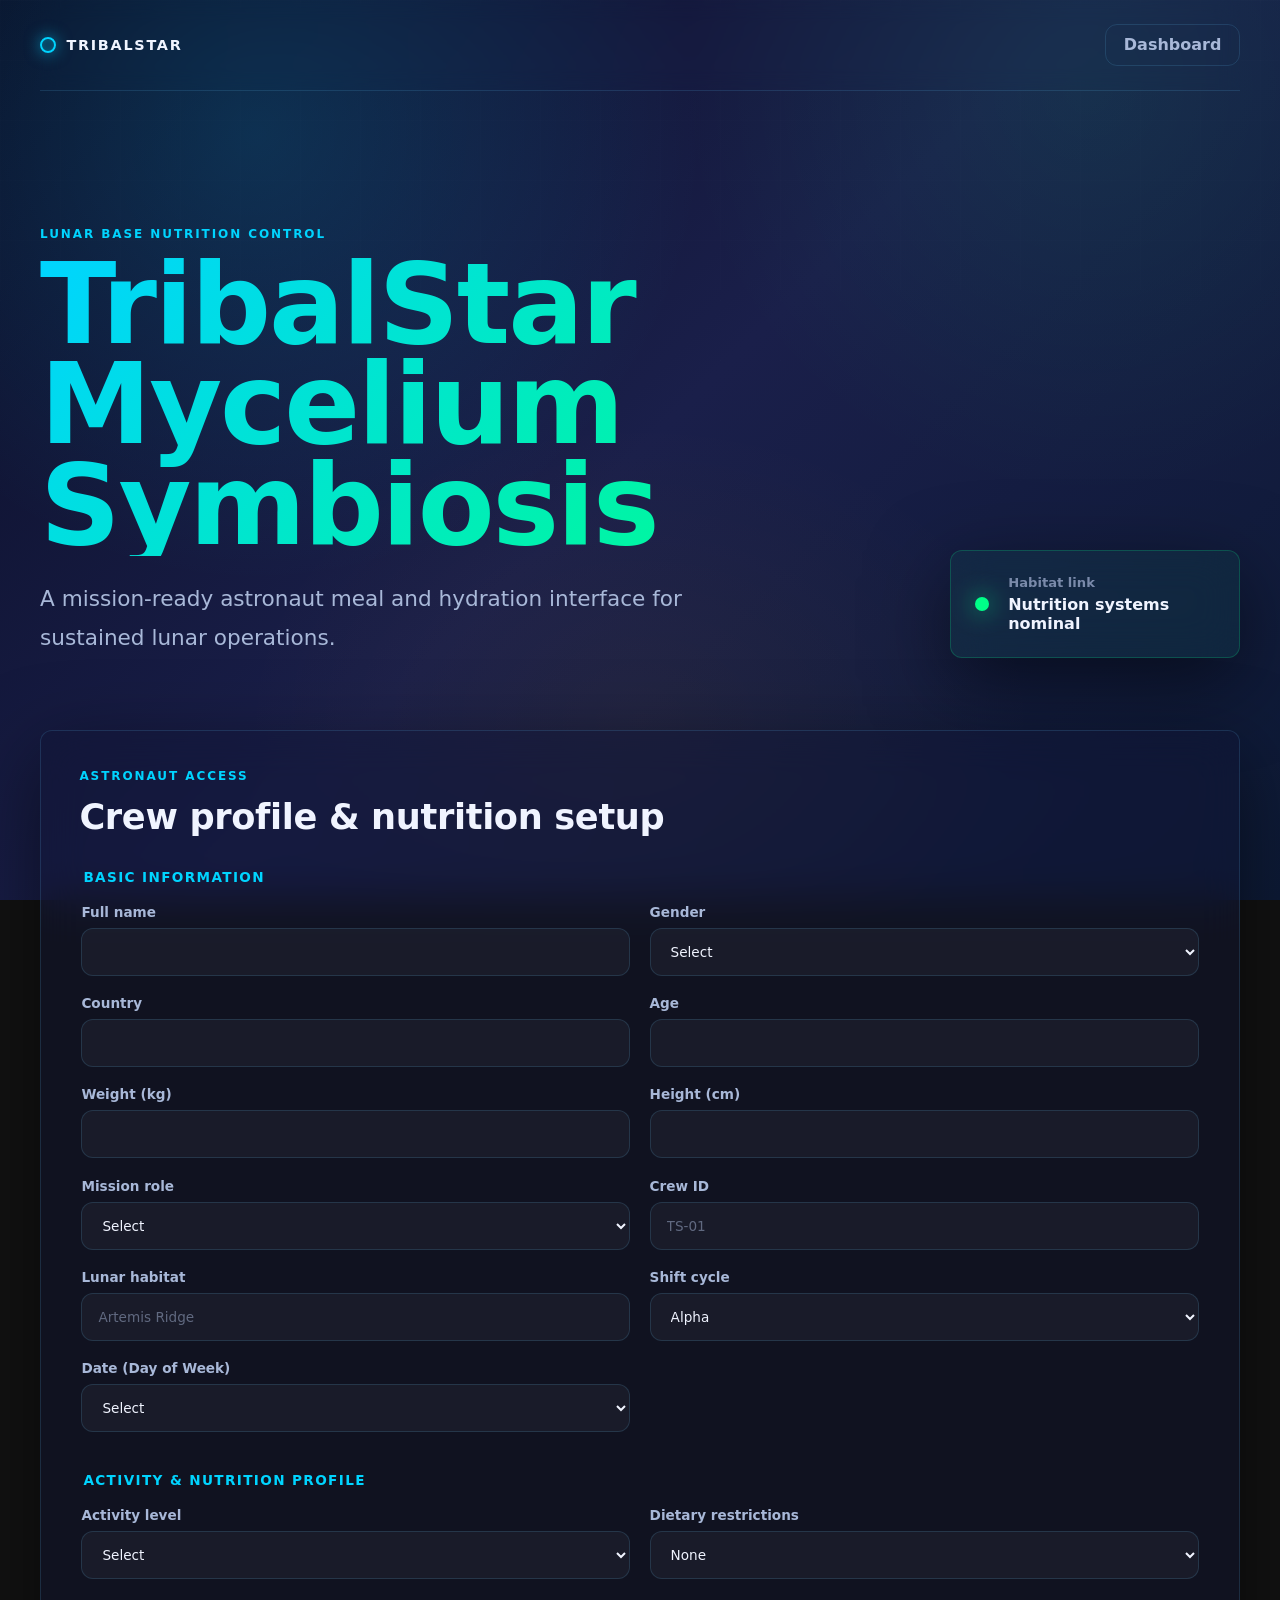
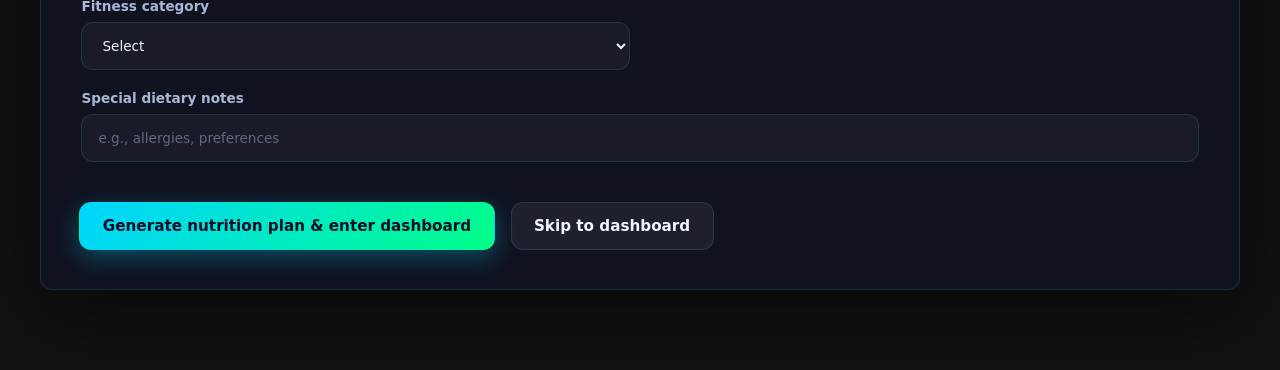
==== commit 0acab56a: "Premium redesigned HTML: clean minimal structure, removed day type selector, integrated creative hyd" ====
--- a/food.html
+++ b/food.html
@@ -3,121 +3,131 @@
 <head>
   <meta charset="utf-8">
   <meta name="viewport" content="width=device-width, initial-scale=1">
-  <title>Meal Dashboard | TribalStar Mycelium Symbiosis</title>
-  <meta name="description" content="Astronaut meal, hydration, and nutrition dashboard for TribalStar Mycelium Symbiosis.">
-  <link rel="stylesheet" href="styles.css">
+  <title>Nutrition · Mycelium Symbiosis</title>
+  <meta name="description" content="Personalized meal, hydration, and micronutrient plan for lunar habitat crew.">
+  <link rel="stylesheet" href="food.css">
+  <script src="micronutrient-data.js" defer></script>
   <script src="script.js" defer></script>
 </head>
 <body data-page="dashboard">
-  <a class="skip-link" href="#day-plan">Skip to day plan</a>
+  <a class="skip-link sr-only" href="#day-plan">Skip to nutrition plan</a>
 
-  <header class="site-header">
-    <a class="brand-mark" href="index.html" aria-label="TribalStar Mycelium Symbiosis home">
-      <span class="brand-symbol" aria-hidden="true"></span>
-      <span>TribalStar</span>
-    </a>
-    <nav class="top-nav" aria-label="Primary navigation">
-      <a href="index.html">Profile</a>
-    </nav>
-  </header>
+  <!-- Navigation -->
+  <nav class="ms-nav">
+    <div class="ms-nav-inner">
+      <a class="ms-nav__brand" href="index.html" aria-label="Mycelium Symbiosis home">
+        <span class="ms-nav__mark" aria-hidden="true"></span>
+        <span>Mycelium Symbiosis</span>
+      </a>
+      <div class="ms-nav__links">
+        <a href="index.html">Profile</a>
+        <a href="nutrition-calculator.html">Calculator</a>
+      </div>
+    </div>
+  </nav>
 
-  <main class="dashboard-shell">
-    <section class="panel profile-card" aria-labelledby="profile-card-title">
-      <div class="section-heading">
-        <p class="eyebrow">Crew identity</p>
-        <h1 id="profile-card-title">Astronaut profile</h1>
-      </div>
-      <div class="profile-summary" id="profile-summary"></div>
+  <main class="ms-page">
+    <!-- Hero Section -->
+    <section class="ms-hero chapter" aria-labelledby="hero-title">
+      <h1 id="hero-title" class="ms-hero__title">Daily nourishment</h1>
+      <p class="ms-hero__lede">A personalized record of what your body needs — calibrated to your biology, mission, and the week ahead.</p>
     </section>
 
-    <section class="panel control-panel" aria-labelledby="mode-title">
-      <div class="section-heading">
-        <p class="eyebrow">Meal mode</p>
-        <h2 id="mode-title">Mission day type</h2>
+    <!-- Profile Card -->
+    <section class="profile-card chapter" aria-labelledby="profile-title">
+      <div class="ms-section-head">
+        <span class="ms-label">Crew identity</span>
+        <h2 id="profile-title" class="ms-section-title">Your profile</h2>
       </div>
-
-      <fieldset class="mode-selector" id="mode-selector">
-        <legend class="sr-only">Select meal mode</legend>
-        <label><input type="radio" name="mealMode" value="standard"> <span>Standard</span></label>
-        <label><input type="radio" name="mealMode" value="low"> <span>Low Activity</span></label>
-        <label><input type="radio" name="mealMode" value="high"> <span>High Activity</span></label>
-        <label><input type="radio" name="mealMode" value="eva"> <span>EVA</span></label>
-      </fieldset>
+      <div class="ms-profile-grid" id="profile-summary"></div>
     </section>
 
-    <section class="panel hydration-panel" aria-labelledby="hydration-title">
-      <div class="section-heading">
-        <p class="eyebrow">Hydration</p>
-        <h2 id="hydration-title">Water intake</h2>
-      </div>
+    <!-- Hydration & Stats Split -->
+    <div class="ms-split chapter">
+      <!-- Hydration Section -->
+      <section class="ms-card" aria-labelledby="hydration-title">
+        <div class="ms-section-head">
+          <span class="ms-label">Hydration</span>
+          <h2 id="hydration-title" class="ms-section-title">Water intake</h2>
+        </div>
 
-      <div class="hydration-meter" aria-live="polite">
-        <div class="meter-stats">
-          <span id="hydration-consumed">0 ml consumed</span>
-          <strong id="hydration-remaining">0 ml remaining</strong>
+        <div class="ms-hydration" aria-live="polite">
+          <div class="ms-hydration__visual">
+            <div class="hydration-pot" style="--water-level: 0%;" id="water-pot"></div>
+          </div>
+
+          <div class="hydration-stats">
+            <div class="hydration-stat-row">
+              <div class="hydration-stat">
+                <span class="hydration-stat-label">Consumed</span>
+                <span class="hydration-stat-value" id="hydration-consumed">0</span>
+                <span style="font-size: 12px; color: var(--text-muted);">ml</span>
+              </div>
+              <div class="hydration-stat">
+                <span class="hydration-stat-label">Remaining</span>
+                <span class="hydration-stat-value" id="hydration-remaining">2500</span>
+                <span style="font-size: 12px; color: var(--text-muted);">ml</span>
+              </div>
+            </div>
+            <p class="ms-meta" id="hydration-target">Daily requirement · 2500 ml</p>
+          </div>
+
+          <form class="hydration-form" id="hydration-form">
+            <div class="hydration-input">
+              <div class="ms-field">
+                <label class="ms-field__label" for="water-input">Amount (ml)</label>
+                <input id="water-input" type="number" min="1" inputmode="numeric" placeholder="250" required>
+              </div>
+            </div>
+            <div style="display: flex; gap: 8px; align-items: flex-end;">
+              <button class="ms-btn ms-btn--primary" type="submit">Add</button>
+              <button class="ms-btn ms-btn--secondary" type="button" id="reset-water">Reset</button>
+            </div>
+          </form>
         </div>
-        <div class="water-bar" role="progressbar" aria-valuemin="0" aria-valuemax="100" aria-valuenow="0" id="water-progress">
-          <span class="water-fill" id="water-fill"></span>
+      </section>
+
+      <!-- Weekly Selector -->
+      <section class="ms-card" aria-labelledby="day-selector-title">
+        <div class="ms-section-head">
+          <span class="ms-label">Weekly rhythm</span>
+          <h2 id="day-selector-title" class="ms-section-title">Select a day</h2>
         </div>
-        <p class="microcopy" id="hydration-target">Daily requirement: 0 ml</p>
-      </div>
+        <p style="font-size: 14px; color: var(--text-secondary); margin-bottom: var(--spacing-lg); line-height: 1.6;">View your personalized nutrition plan for any day of the week.</p>
+        <div class="ms-day-pills" id="day-toggle-buttons"></div>
+      </section>
+    </div>
 
-      <form class="hydration-form" id="hydration-form">
-        <label>
-          <span>Consumed water (ml)</span>
-          <input id="water-input" type="number" min="1" inputmode="numeric" required>
-        </label>
-        <button class="button primary" type="submit">Add water</button>
-        <button class="button secondary" type="button" id="reset-water">Reset</button>
-      </form>
-    </section>
-
-    <!-- Day selector for viewing different meal plans -->
-    <section class="panel day-selector-panel" aria-labelledby="day-selector-title">
-      <div class="section-heading">
-        <p class="eyebrow">Weekly schedule</p>
-        <h2 id="day-selector-title">View other days</h2>
-      </div>
-
-      <div class="day-toggle-buttons" id="day-toggle-buttons"></div>
-    </section>
-
-    <!-- Personalized Daily Plan Section -->
-    <section class="schedule-section dayplan-section" id="day-plan" aria-labelledby="dayplan-title">
-      <div class="dayplan-header">
+    <!-- Daily Nutrition Section -->
+    <section class="ms-nutrition chapter" id="day-plan" aria-labelledby="dayplan-title">
+      <div class="ms-nutrition__head">
         <div>
-          <p class="eyebrow">Daily nutrition</p>
-          <h2 id="dayplan-title">Today's plan</h2>
-          <p id="day-date" class="microcopy"></p>
+          <span class="ms-label">Daily nutrition</span>
+          <h2 id="dayplan-title" class="ms-section-title">Your plan</h2>
+          <p id="day-date" class="ms-meta"></p>
         </div>
-        <div class="day-summary" aria-hidden="false">
-          <div class="day-total">
-            <div class="day-total-item"><span class="microcopy">Calories</span><strong id="totals-calories">—</strong></div>
-            <div class="day-total-item"><span class="microcopy">Protein</span><strong id="totals-protein">—</strong></div>
-            <div class="day-total-item"><span class="microcopy">Carbs</span><strong id="totals-carbs">—</strong></div>
+        <div class="ms-totals">
+          <div class="ms-totals__item">
+            <span>Calories</span>
+            <strong id="totals-calories">—</strong>
           </div>
-          <div class="key-micros" id="key-micros"></div>
+          <div class="ms-totals__item">
+            <span>Protein</span>
+            <strong id="totals-protein">—</strong>
+          </div>
+          <div class="ms-totals__item">
+            <span>Carbs</span>
+            <strong id="totals-carbs">—</strong>
+          </div>
         </div>
       </div>
 
-      <div id="day-meals" class="day-meals"></div>
+      <!-- Micronutrients -->
+      <div class="ms-micros" id="key-micros"></div>
+
+      <!-- Meals -->
+      <div id="day-meals" class="ms-food-grid"></div>
     </section>
-
-    <!-- Weekly meal grid (shown when no personalized plan) -->
-    <section class="schedule-section" id="weekly-schedule" aria-labelledby="weekly-title">
-      <div class="schedule-heading">
-        <h2 id="active-plan-title" class="active-plan-title">Standard Meal Plan</h2>
-      </div>
-      <div id="weekly-grid" class="weekly-grid"></div>
-    </section>
-
-    <!-- Modal/drawer for viewing other day details -->
-    <div id="day-detail-modal" class="day-detail-modal" hidden>
-      <div class="modal-content">
-        <button class="modal-close" id="modal-close">&times;</button>
-        <div id="modal-day-content"></div>
-      </div>
-    </div>
   </main>
 </body>
 </html>
--- a/food.css
+++ b/food.css
@@ -0,0 +1,884 @@
+/* ========================================
+   MYCELIUM SYMBIOSIS - PREMIUM DESIGN
+   Quiet. Scientific. Organic. Elegant.
+   ======================================== */
+
+:root {
+  /* Colors */
+  --bg: #ffffff;
+  --text-primary: #111111;
+  --text-secondary: #666666;
+  --text-muted: #a8a8a8;
+  --border: rgba(0, 0, 0, 0.06);
+  --shadow-sm: rgba(0, 0, 0, 0.04);
+  --shadow-md: rgba(0, 0, 0, 0.08);
+  --accent-green: #6e8b74;
+  
+  /* Typography */
+  --font-family: -apple-system, BlinkMacSystemFont, "Segoe UI", "Helvetica Neue", sans-serif;
+  --font-weight-thin: 300;
+  --font-weight-light: 400;
+  --font-weight-regular: 500;
+  --font-weight-medium: 600;
+  
+  /* Spacing */
+  --spacing-xs: 4px;
+  --spacing-sm: 8px;
+  --spacing-md: 12px;
+  --spacing-lg: 16px;
+  --spacing-xl: 24px;
+  --spacing-2xl: 32px;
+  --spacing-3xl: 48px;
+  --spacing-4xl: 64px;
+  
+  /* Radius */
+  --radius-lg: 18px;
+  --radius-xl: 24px;
+  --radius-2xl: 32px;
+  
+  /* Shadows */
+  --shadow-xs: 0 2px 4px var(--shadow-sm);
+  --shadow-sm-card: 0 4px 12px var(--shadow-sm);
+  --shadow-md-card: 0 8px 20px var(--shadow-md);
+}
+
+/* ========================================
+   RESET & BASE
+   ======================================== */
+
+* {
+  margin: 0;
+  padding: 0;
+  box-sizing: border-box;
+}
+
+html {
+  scroll-behavior: smooth;
+  -webkit-font-smoothing: antialiased;
+  -moz-osx-font-smoothing: grayscale;
+}
+
+body {
+  font-family: var(--font-family);
+  background-color: var(--bg);
+  color: var(--text-primary);
+  font-size: 16px;
+  font-weight: var(--font-weight-light);
+  line-height: 1.6;
+  overflow-x: hidden;
+}
+
+/* ========================================
+   NAVIGATION
+   ======================================== */
+
+.ms-nav {
+  position: sticky;
+  top: 0;
+  z-index: 40;
+  background: rgba(255, 255, 255, 0.98);
+  backdrop-filter: blur(20px);
+  border-bottom: 1px solid var(--border);
+  padding: var(--spacing-lg) var(--spacing-xl);
+}
+
+.ms-nav-inner {
+  max-width: 1200px;
+  margin: 0 auto;
+  display: flex;
+  align-items: center;
+  justify-content: space-between;
+}
+
+.ms-nav__brand {
+  display: flex;
+  align-items: center;
+  gap: var(--spacing-sm);
+  text-decoration: none;
+  color: var(--text-primary);
+  font-size: 14px;
+  font-weight: var(--font-weight-medium);
+  letter-spacing: 0.5px;
+}
+
+.ms-nav__mark {
+  width: 20px;
+  height: 20px;
+  border: 1.5px solid var(--text-primary);
+  border-radius: 50%;
+  opacity: 0.8;
+}
+
+.ms-nav__links {
+  display: flex;
+  gap: var(--spacing-2xl);
+  align-items: center;
+}
+
+.ms-nav__links a {
+  color: var(--text-secondary);
+  text-decoration: none;
+  font-size: 14px;
+  font-weight: var(--font-weight-light);
+  transition: color 300ms ease-out;
+}
+
+.ms-nav__links a:hover {
+  color: var(--text-primary);
+}
+
+/* ========================================
+   PAGE LAYOUT
+   ======================================== */
+
+.ms-page {
+  max-width: 1200px;
+  margin: 0 auto;
+  padding: 0 var(--spacing-xl);
+}
+
+.chapter {
+  margin-bottom: var(--spacing-4xl);
+  animation: fadeUp 600ms ease-out;
+}
+
+@keyframes fadeUp {
+  from {
+    opacity: 0;
+    transform: translateY(20px);
+  }
+  to {
+    opacity: 1;
+    transform: translateY(0);
+  }
+}
+
+/* ========================================
+   HERO SECTION
+   ======================================== */
+
+.ms-hero {
+  padding: var(--spacing-4xl) 0;
+  text-align: center;
+}
+
+.ms-hero__title {
+  font-size: clamp(48px, 8vw, 64px);
+  font-weight: var(--font-weight-thin);
+  letter-spacing: -0.02em;
+  line-height: 1.1;
+  margin-bottom: var(--spacing-lg);
+  color: var(--text-primary);
+}
+
+.ms-hero__lede {
+  font-size: 18px;
+  font-weight: var(--font-weight-light);
+  color: var(--text-secondary);
+  max-width: 600px;
+  margin: 0 auto;
+  line-height: 1.7;
+}
+
+/* ========================================
+   SECTION HEADERS
+   ======================================== */
+
+.ms-section-head {
+  margin-bottom: var(--spacing-2xl);
+}
+
+.ms-label {
+  font-size: 12px;
+  font-weight: var(--font-weight-medium);
+  letter-spacing: 0.8px;
+  color: var(--text-muted);
+  text-transform: uppercase;
+  margin-bottom: var(--spacing-md);
+  display: block;
+}
+
+.ms-section-title {
+  font-size: clamp(24px, 5vw, 32px);
+  font-weight: var(--font-weight-thin);
+  letter-spacing: -0.01em;
+  line-height: 1.2;
+  color: var(--text-primary);
+}
+
+.ms-meta {
+  font-size: 14px;
+  color: var(--text-muted);
+  margin-top: var(--spacing-md);
+  font-weight: var(--font-weight-light);
+}
+
+/* ========================================
+   CARDS
+   ======================================== */
+
+.ms-card {
+  background: var(--bg);
+  border: 1px solid var(--border);
+  border-radius: var(--radius-xl);
+  padding: var(--spacing-2xl);
+  box-shadow: var(--shadow-sm-card);
+  transition: all 300ms ease-out;
+}
+
+.ms-card:hover {
+  transform: translateY(-4px);
+  box-shadow: var(--shadow-md-card);
+  border-color: rgba(0, 0, 0, 0.08);
+}
+
+/* ========================================
+   PROFILE GRID
+   ======================================== */
+
+.ms-profile-grid {
+  display: grid;
+  grid-template-columns: repeat(auto-fit, minmax(200px, 1fr));
+  gap: var(--spacing-lg);
+  margin-top: var(--spacing-xl);
+}
+
+.profile-fact {
+  padding: var(--spacing-xl);
+  border: 1px solid var(--border);
+  border-radius: var(--radius-lg);
+  background: var(--bg);
+  transition: all 300ms ease-out;
+  text-align: center;
+}
+
+.profile-fact:hover {
+  border-color: rgba(0, 0, 0, 0.1);
+  transform: translateY(-2px);
+}
+
+.profile-fact span {
+  display: block;
+  font-size: 12px;
+  font-weight: var(--font-weight-medium);
+  letter-spacing: 0.5px;
+  color: var(--text-muted);
+  text-transform: uppercase;
+  margin-bottom: var(--spacing-md);
+}
+
+.profile-fact strong {
+  display: block;
+  font-size: 20px;
+  font-weight: var(--font-weight-light);
+  color: var(--text-primary);
+  word-break: break-word;
+}
+
+/* ========================================
+   HYDRATION - CREATIVE POT
+   ======================================== */
+
+.ms-split {
+  display: grid;
+  grid-template-columns: repeat(auto-fit, minmax(400px, 1fr));
+  gap: var(--spacing-3xl);
+  align-items: center;
+}
+
+.ms-hydration {
+  display: flex;
+  flex-direction: column;
+  gap: var(--spacing-2xl);
+}
+
+.ms-hydration__visual {
+  width: 100%;
+  height: 320px;
+  display: flex;
+  align-items: flex-end;
+  justify-content: center;
+  perspective: 1000px;
+}
+
+.hydration-pot {
+  position: relative;
+  width: 160px;
+  height: 240px;
+  border: 2px solid var(--text-primary);
+  border-radius: 0 0 var(--radius-lg) var(--radius-lg);
+  background: linear-gradient(to top, 
+    var(--accent-green) var(--water-level, 0%),
+    transparent var(--water-level, 0%)
+  );
+  overflow: hidden;
+  transition: --water-level 500ms cubic-bezier(0.4, 0, 0.2, 1);
+}
+
+.hydration-pot::before {
+  content: '';
+  position: absolute;
+  top: -10px;
+  left: -15px;
+  right: -15px;
+  height: 20px;
+  background: var(--bg);
+  border-radius: 50%;
+  border: 2px solid var(--text-primary);
+}
+
+.hydration-pot::after {
+  content: '';
+  position: absolute;
+  top: -8px;
+  left: 50%;
+  transform: translateX(-50%);
+  width: 12px;
+  height: 12px;
+  background: var(--text-primary);
+  border-radius: 50%;
+  opacity: 0.5;
+}
+
+.hydration-stats {
+  text-align: center;
+}
+
+.hydration-stat-row {
+  display: flex;
+  justify-content: space-around;
+  margin-bottom: var(--spacing-lg);
+}
+
+.hydration-stat {
+  text-align: center;
+}
+
+.hydration-stat-label {
+  font-size: 12px;
+  color: var(--text-muted);
+  font-weight: var(--font-weight-medium);
+  letter-spacing: 0.5px;
+  text-transform: uppercase;
+  margin-bottom: var(--spacing-xs);
+}
+
+.hydration-stat-value {
+  font-size: 24px;
+  font-weight: var(--font-weight-light);
+  color: var(--text-primary);
+}
+
+.hydration-form {
+  display: flex;
+  gap: var(--spacing-md);
+  margin-top: var(--spacing-lg);
+}
+
+.hydration-input {
+  flex: 1;
+}
+
+.ms-field {
+  display: flex;
+  flex-direction: column;
+  gap: var(--spacing-sm);
+}
+
+.ms-field__label {
+  font-size: 12px;
+  font-weight: var(--font-weight-medium);
+  color: var(--text-secondary);
+  letter-spacing: 0.3px;
+}
+
+.ms-field input {
+  padding: var(--spacing-md) var(--spacing-lg);
+  border: 1px solid var(--border);
+  border-radius: 50px;
+  font-size: 16px;
+  background: var(--bg);
+  color: var(--text-primary);
+  transition: all 300ms ease-out;
+  font-weight: var(--font-weight-light);
+}
+
+.ms-field input::placeholder {
+  color: var(--text-muted);
+}
+
+.ms-field input:focus {
+  outline: none;
+  border-color: var(--text-primary);
+  box-shadow: 0 0 0 3px rgba(0, 0, 0, 0.04);
+}
+
+.ms-btn {
+  padding: var(--spacing-md) var(--spacing-lg);
+  border: none;
+  border-radius: 50px;
+  font-size: 14px;
+  font-weight: var(--font-weight-medium);
+  cursor: pointer;
+  transition: all 300ms ease-out;
+  display: inline-flex;
+  align-items: center;
+  justify-content: center;
+  gap: var(--spacing-sm);
+  white-space: nowrap;
+  letter-spacing: 0.3px;
+}
+
+.ms-btn--primary {
+  background: var(--text-primary);
+  color: var(--bg);
+}
+
+.ms-btn--primary:hover {
+  background: rgba(0, 0, 0, 0.85);
+  transform: translateY(-2px);
+}
+
+.ms-btn--secondary {
+  background: var(--bg);
+  color: var(--text-primary);
+  border: 1px solid var(--border);
+}
+
+.ms-btn--secondary:hover {
+  border-color: rgba(0, 0, 0, 0.2);
+  background: rgba(0, 0, 0, 0.02);
+}
+
+/* ========================================
+   PROFILE CARD
+   ======================================== */
+
+.profile-card {
+  background: var(--bg);
+  border: 1px solid var(--border);
+  border-radius: var(--radius-xl);
+  padding: var(--spacing-2xl);
+  box-shadow: var(--shadow-sm-card);
+}
+
+/* ========================================
+   DAILY NUTRITION SECTION
+   ======================================== */
+
+.ms-nutrition {
+  margin-top: var(--spacing-4xl);
+}
+
+.ms-nutrition__head {
+  display: grid;
+  grid-template-columns: 1fr auto;
+  gap: var(--spacing-2xl);
+  align-items: flex-start;
+  margin-bottom: var(--spacing-3xl);
+  padding-bottom: var(--spacing-xl);
+  border-bottom: 1px solid var(--border);
+}
+
+.ms-totals {
+  display: flex;
+  gap: var(--spacing-xl);
+  flex-wrap: wrap;
+  justify-content: flex-end;
+}
+
+.ms-totals__item {
+  text-align: right;
+}
+
+.ms-totals__item span {
+  display: block;
+  font-size: 12px;
+  color: var(--text-muted);
+  font-weight: var(--font-weight-medium);
+  letter-spacing: 0.4px;
+  text-transform: uppercase;
+  margin-bottom: var(--spacing-xs);
+}
+
+.ms-totals__item strong {
+  display: block;
+  font-size: 32px;
+  font-weight: var(--font-weight-thin);
+  color: var(--text-primary);
+}
+
+/* ========================================
+   MICRONUTRIENTS
+   ======================================== */
+
+.ms-micros {
+  display: grid;
+  grid-template-columns: repeat(3, 1fr);
+  gap: var(--spacing-lg);
+  margin: var(--spacing-3xl) 0;
+  padding: var(--spacing-2xl);
+  background: rgba(0, 0, 0, 0.01);
+  border-radius: var(--radius-xl);
+  border: 1px solid var(--border);
+}
+
+.key-micro-item {
+  text-align: center;
+  padding: var(--spacing-lg);
+  transition: all 300ms ease-out;
+}
+
+.key-micro-item:hover {
+  transform: translateY(-4px);
+}
+
+.key-micro-icon {
+  font-size: 32px;
+  margin-bottom: var(--spacing-md);
+  display: block;
+  filter: grayscale(0%) opacity(1);
+  transition: all 300ms ease-out;
+}
+
+.key-micro-value {
+  font-size: 22px;
+  font-weight: var(--font-weight-light);
+  color: var(--text-primary);
+  margin-bottom: var(--spacing-xs);
+}
+
+.key-micro-label {
+  font-size: 12px;
+  color: var(--text-muted);
+  font-weight: var(--font-weight-medium);
+  letter-spacing: 0.4px;
+  text-transform: uppercase;
+}
+
+/* ========================================
+   MEAL GRID
+   ======================================== */
+
+.ms-food-grid {
+  display: grid;
+  grid-template-columns: repeat(auto-fit, minmax(300px, 1fr));
+  gap: var(--spacing-xl);
+  margin-top: var(--spacing-2xl);
+}
+
+.day-meal-item {
+  padding: var(--spacing-xl);
+  border: 1px solid var(--border);
+  border-radius: var(--radius-lg);
+  background: var(--bg);
+  transition: all 300ms ease-out;
+  animation: fadeUp 600ms ease-out;
+  animation-fill-mode: both;
+}
+
+.day-meal-item:nth-child(1) { animation-delay: 100ms; }
+.day-meal-item:nth-child(2) { animation-delay: 150ms; }
+.day-meal-item:nth-child(3) { animation-delay: 200ms; }
+.day-meal-item:nth-child(4) { animation-delay: 250ms; }
+.day-meal-item:nth-child(5) { animation-delay: 300ms; }
+
+.day-meal-item:hover {
+  transform: translateY(-4px);
+  box-shadow: var(--shadow-md-card);
+  border-color: rgba(0, 0, 0, 0.08);
+}
+
+.meal-type {
+  font-size: 12px;
+  font-weight: var(--font-weight-medium);
+  color: var(--accent-green);
+  letter-spacing: 0.5px;
+  text-transform: uppercase;
+  margin-bottom: var(--spacing-sm);
+}
+
+.meal-name {
+  font-size: 18px;
+  font-weight: var(--font-weight-light);
+  color: var(--text-primary);
+  margin-bottom: var(--spacing-lg);
+  line-height: 1.4;
+}
+
+.macro-grid {
+  display: grid;
+  grid-template-columns: repeat(2, 1fr);
+  gap: var(--spacing-md);
+}
+
+.macro {
+  padding: var(--spacing-lg);
+  border: 1px solid var(--border);
+  border-radius: var(--radius-lg);
+  background: rgba(0, 0, 0, 0.01);
+  text-align: center;
+  transition: all 300ms ease-out;
+}
+
+.macro:hover {
+  background: rgba(110, 139, 116, 0.05);
+  border-color: rgba(110, 139, 116, 0.2);
+}
+
+.macro span {
+  display: block;
+  font-size: 11px;
+  color: var(--text-muted);
+  font-weight: var(--font-weight-medium);
+  letter-spacing: 0.3px;
+  text-transform: uppercase;
+  margin-bottom: var(--spacing-xs);
+}
+
+.macro strong {
+  display: block;
+  font-size: 18px;
+  font-weight: var(--font-weight-light);
+  color: var(--text-primary);
+}
+
+.micronutrient-badges {
+  display: flex;
+  gap: var(--spacing-md);
+  flex-wrap: wrap;
+  margin-top: var(--spacing-lg);
+  padding-top: var(--spacing-lg);
+  border-top: 1px solid var(--border);
+}
+
+.micro-badge {
+  display: inline-flex;
+  align-items: center;
+  gap: var(--spacing-xs);
+  padding: var(--spacing-sm) var(--spacing-md);
+  border: 1px solid rgba(110, 139, 116, 0.2);
+  border-radius: 50px;
+  background: rgba(110, 139, 116, 0.04);
+  font-size: 12px;
+  font-weight: var(--font-weight-light);
+  transition: all 300ms ease-out;
+}
+
+.micro-badge:hover {
+  background: rgba(110, 139, 116, 0.08);
+  border-color: rgba(110, 139, 116, 0.3);
+}
+
+.micro-badge-icon {
+  font-size: 14px;
+}
+
+.micro-badge-value {
+  font-weight: var(--font-weight-medium);
+  color: var(--text-primary);
+}
+
+.micro-badge-unit {
+  font-size: 10px;
+  color: var(--text-muted);
+}
+
+/* ========================================
+   DAY TOGGLE BUTTONS
+   ======================================== */
+
+.ms-day-pills {
+  display: flex;
+  gap: var(--spacing-md);
+  flex-wrap: wrap;
+  margin-top: var(--spacing-xl);
+}
+
+.day-toggle-btn {
+  padding: var(--spacing-sm) var(--spacing-lg);
+  border: 1px solid var(--border);
+  background: var(--bg);
+  border-radius: var(--radius-lg);
+  cursor: pointer;
+  font-size: 13px;
+  font-weight: var(--font-weight-medium);
+  color: var(--text-secondary);
+  transition: all 300ms ease-out;
+  letter-spacing: 0.3px;
+  text-transform: uppercase;
+}
+
+.day-toggle-btn:hover {
+  border-color: rgba(0, 0, 0, 0.12);
+  color: var(--text-primary);
+}
+
+.day-toggle-btn.active {
+  background: var(--text-primary);
+  color: var(--bg);
+  border-color: var(--text-primary);
+}
+
+/* ========================================
+   RESPONSIVE
+   ======================================== */
+
+@media (max-width: 768px) {
+  :root {
+    --spacing-2xl: 24px;
+    --spacing-3xl: 36px;
+    --spacing-4xl: 48px;
+  }
+
+  .ms-page {
+    padding: 0 var(--spacing-lg);
+  }
+
+  .ms-split {
+    grid-template-columns: 1fr;
+    gap: var(--spacing-2xl);
+  }
+
+  .ms-nutrition__head {
+    grid-template-columns: 1fr;
+    gap: var(--spacing-lg);
+  }
+
+  .ms-totals {
+    justify-content: flex-start;
+  }
+
+  .ms-micros {
+    grid-template-columns: repeat(2, 1fr);
+  }
+
+  .ms-food-grid {
+    grid-template-columns: 1fr;
+  }
+
+  .ms-nav__links {
+    gap: var(--spacing-lg);
+  }
+
+  .ms-hero__title {
+    font-size: 36px;
+  }
+
+  .ms-section-title {
+    font-size: 24px;
+  }
+}
+
+@media (max-width: 480px) {
+  :root {
+    --spacing-lg: 12px;
+    --spacing-xl: 16px;
+    --spacing-2xl: 20px;
+    --spacing-3xl: 28px;
+  }
+
+  .ms-page {
+    padding: 0 var(--spacing-lg);
+  }
+
+  .ms-nav {
+    padding: var(--spacing-md) var(--spacing-lg);
+  }
+
+  .ms-nav__links {
+    display: none;
+  }
+
+  .ms-hero {
+    padding: var(--spacing-2xl) 0;
+  }
+
+  .ms-hero__title {
+    font-size: 28px;
+  }
+
+  .ms-hero__lede {
+    font-size: 14px;
+  }
+
+  .ms-card {
+    padding: var(--spacing-lg);
+  }
+
+  .ms-profile-grid {
+    grid-template-columns: repeat(2, 1fr);
+    gap: var(--spacing-md);
+  }
+
+  .profile-fact {
+    padding: var(--spacing-lg);
+  }
+
+  .profile-fact strong {
+    font-size: 16px;
+  }
+
+  .ms-micros {
+    grid-template-columns: 1fr;
+    gap: var(--spacing-md);
+    padding: var(--spacing-lg);
+  }
+
+  .ms-totals__item strong {
+    font-size: 24px;
+  }
+
+  .ms-food-grid {
+    gap: var(--spacing-md);
+  }
+
+  .day-meal-item {
+    padding: var(--spacing-lg);
+  }
+
+  .meal-name {
+    font-size: 16px;
+  }
+
+  .macro-grid {
+    gap: var(--spacing-sm);
+  }
+
+  .macro {
+    padding: var(--spacing-md);
+  }
+
+  .ms-btn {
+    padding: var(--spacing-sm) var(--spacing-md);
+    font-size: 13px;
+  }
+
+  .hydration-form {
+    flex-direction: column;
+  }
+}
+
+/* ========================================
+   ACCESSIBILITY
+   ======================================== */
+
+.sr-only {
+  position: absolute;
+  width: 1px;
+  height: 1px;
+  padding: 0;
+  margin: -1px;
+  overflow: hidden;
+  clip: rect(0, 0, 0, 0);
+  white-space: nowrap;
+  border-width: 0;
+}
+
+@media (prefers-reduced-motion: reduce) {
+  * {
+    animation-duration: 0.01ms !important;
+    animation-iteration-count: 1 !important;
+    transition-duration: 0.01ms !important;
+  }
+}
